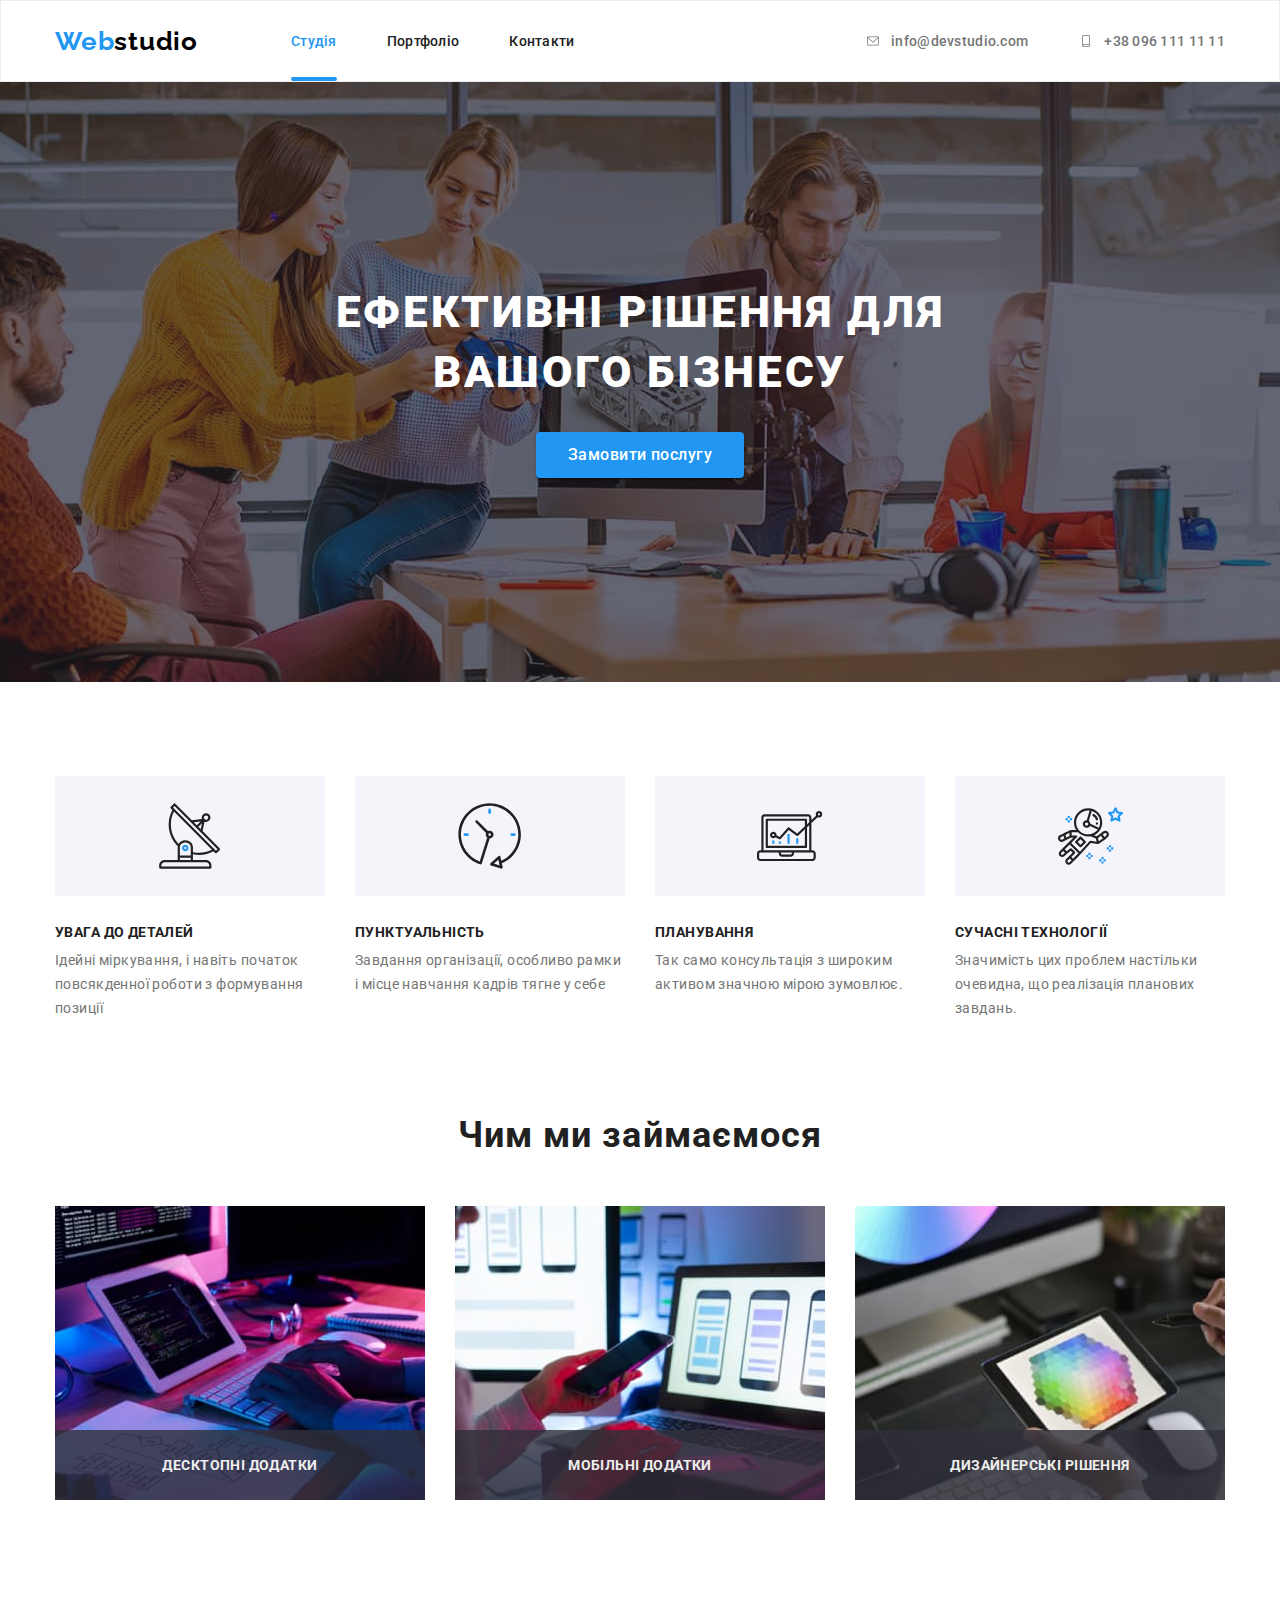
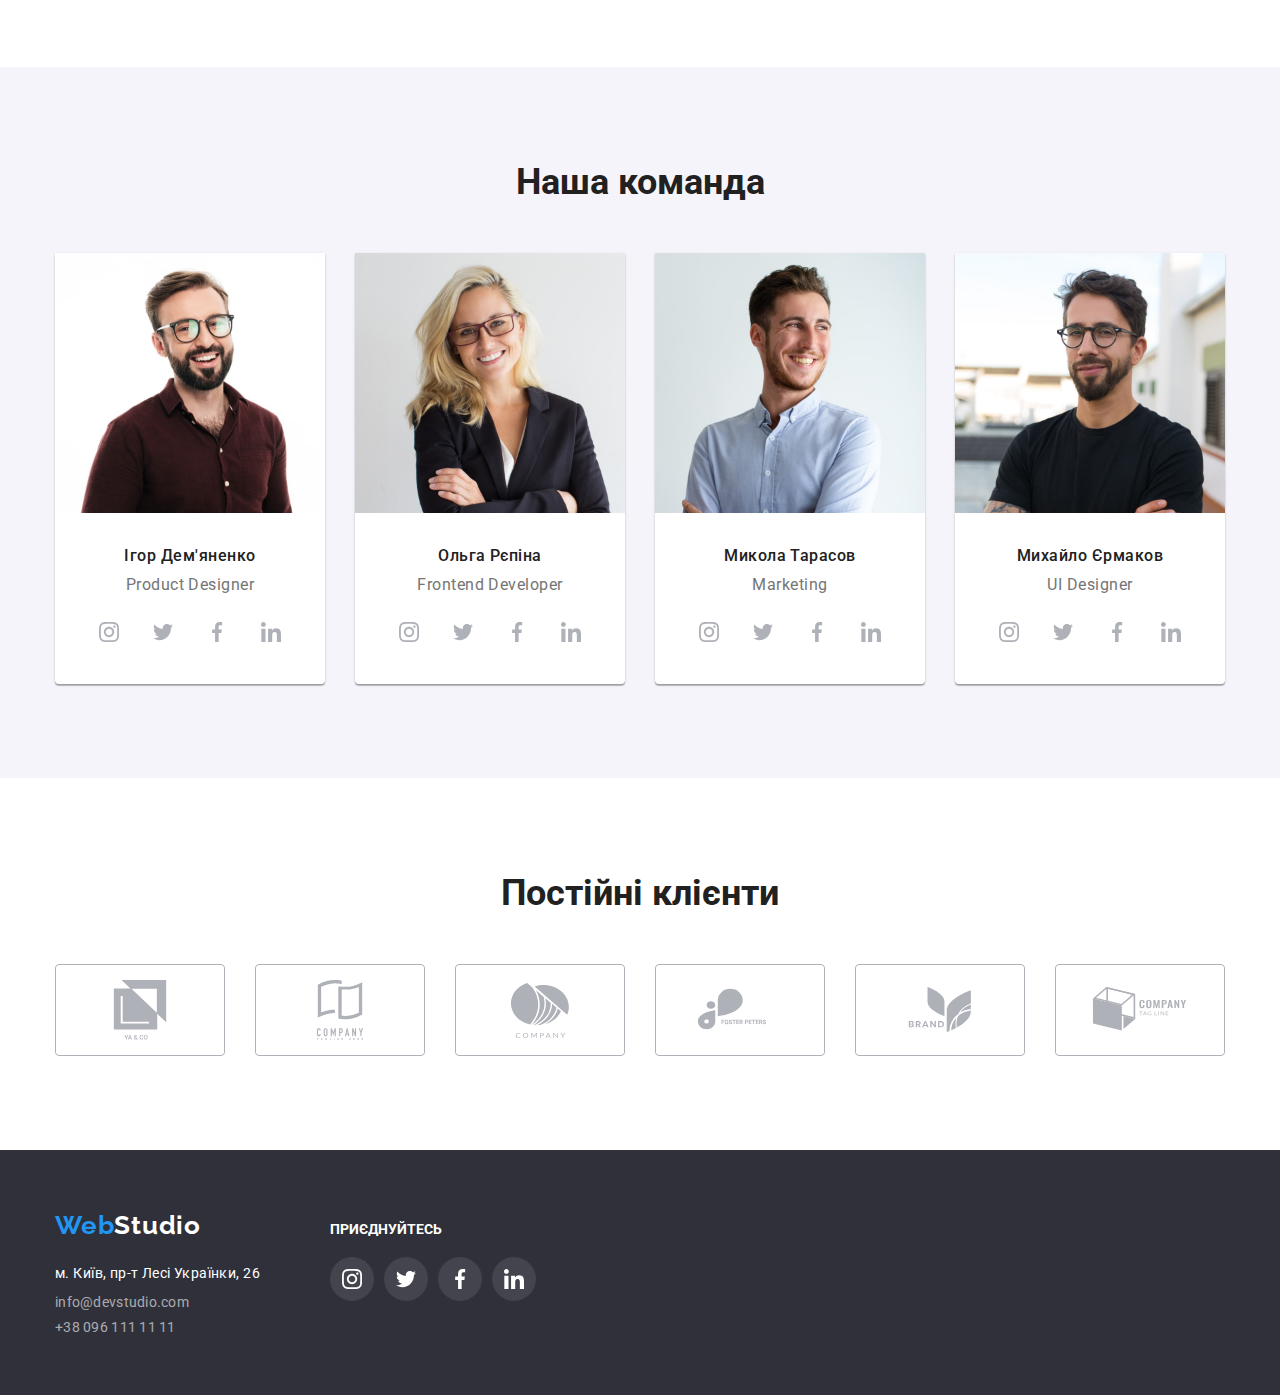
==== index.html @ 25601f97 "2" ====
<!DOCTYPE html>
<html lang="uk">
  <head>
    <meta charset="UTF-8" />
    <meta http-equiv="X-UA-Compatible" content="IE=edge" />
    <meta name="viewport" content="width=device-width, initial-scale=1.0" />
    <link rel="preconnect" href="https://fonts.googleapis.com" />
    <link rel="preconnect" href="https://fonts.gstatic.com" crossorigin />
    <link
      href="https://fonts.googleapis.com/css2?family=Raleway:wght@700&family=Roboto:wght@400;500;700;900&display=swap"
      rel="stylesheet"
    />
    <link
      rel="stylesheet"
      href="https://cdn.jsdelivr.net/npm/modern-normalize@1.1.0/modern-normalize.min.css"
    />
    <link rel="stylesheet" href="./css/styles.css" />
    <title>business studio</title>
  </head>
  <body>
    <header class="nav-header">
      <div class="container header-container">
         <nav class="nav">
        <a href="./index.html" class="logo-web link">
          <span class="accent">Web</span>studio</a
        >
        <ul class="nav-list list">
          <li class="">
            <a href="./index.html" class="nav-link  current studio link">Студія</a>
          </li>

          <li>
            <a href="./portfolio.html" class="nav-link ">Портфоліо</a>
          </li>

          <li>
            <a href="" class="nav-link telepfon">Контакти</a>
          </li>
        </ul>
      </nav>
      <div>
         <ul class="list  contact-list">
          <li>
            
            <a href="mailto:info@devstudio.com" class="contact-link mail"
              

              >  <svg class="header-icon-contact header-icon" width="16" height="12">
              <use href="./img/symbol-defs.svg#icon-env"></use>
            </svg>info@devstudio.com</a
            >
           
          </li>
          <li>
            
            <a href="tel:+380961111111" class="contact-link  number"
              > <svg class="header-icon-contact" width="16" height="12">
              <use href="./img/symbol-defs.svg#icon-smartp"></use>
            </svg> +38 096 111 11 11</a
            >

          </li>
        </ul>
      </div>
       </div>
     
    </header>
    <main>
      <section class="hero  section">
        <div class="container" >
           <h1 class="hero-title">Ефективні рішення для вашого бізнесу</h1>
        <button data-modal-open type="button" class="button-main">Замовити послугу</button>
      </div>

       
      </section>
      <section class="feature  section">
        <div class="container">
        
            <h2 class="visually-hidden">Наші переваги</h2>
            
              <ul class="feature-list list">

              
               <li class="list-prior">
                <div class="detal">
                  <svg class="detal-icon" width="65.32px" height="70px">
                    <use href="./img/symbol-defs.svg#icon-antenna">

                    </use>
                  </svg>

                </div>
            <h3 class="feature-title">УВАГА ДО ДЕТАЛЕЙ</h3>

            <p class="feature-advance">
              Ідейні міркування, і навіть початок повсякденної роботи з
              формування позиції
            </p>
          </li>
           <li>
            <div class="detal">
                  <svg class="detal-icon" width="65.32px" height="70px">
                    <use href="./img/symbol-defs.svg#icon-clock">

                    </use>
                  </svg>

                </div>
            <h3 class="feature-title">ПУНКТУАЛЬНІСТЬ</h3>

            <p class="feature-advance">
              Завдання організації, особливо рамки і місце навчання кадрів тягне
              у себе
            </p>
          </li>
          <li>
            <div class="detal">
                  <svg class="detal-icon" width="65.32px" height="70px">
                    <use href="./img/symbol-defs.svg#icon-diagram">

                    </use>
                  </svg>

                </div>
            <h3 class="feature-title">ПЛАНУВАННЯ</h3>

            <p class="feature-advance">
              Так само консультація з широким активом значною мірою зумовлює.
            </p>
          </li>
          <li>
            <div class="detal">
                  <svg class="detal-icon" width="65" height="70">
                    <use href="./img/symbol-defs.svg#icon-astronaut">

                    </use>
                  </svg>

                </div>
            <h3 class="feature-title">СУЧАСНІ ТЕХНОЛОГІЇ</h3>

            <p class="feature-advance">
              Значимість цих проблем настільки очевидна, що реалізація планових
              завдань.
            </p>
          </li>
        </ul>

        </div>
       
      </section>
      <section class="section">
        <div class="container">
           <h2 class="section-title">Чим ми займаємося</h2>

        <ul class="section-list list">
          
                  
            <li class="section-item">
          
           <img
              src="./img/about-img-11.jpeg"
              alt="чоловічі руки на клавіатурі"
              width="370"
              class="about-image"
            />
            <p class="title-lable box-dextop">
                Десктопні додатки
              </p>
            </li>


 
          <li class="section-item">
            <img
              src="./img/aboutimg-22.jpeg"
              alt="жіночі руки тримають мобільний телефон"
              width="370"
              class="about-image"
            />
            <p class="title-lable box-dextop">Мобільні додатки</p>
          </li>


          <li class="section-item">
            <img
              src="./img/about-img-33.jpeg"
              alt="жіночі руки тримають планшет"
              width="370"
              class="about-image"
            />
             <p class="title-lable box-dextop">Дизайнерські рішення</p>
          </li>
        </ul>

        </div>
       
      </section>

      <section class="team section">
        <div class="container">
          <h2 class="team-title">Наша команда</h2>
          
           <ul class="img-list  team-set list"> 
            <li class="team-list">
            <img
              class="team-image "
              src="./img/about-img-41.jpg"
              alt="Ігор Дем'яненко"
              width="270"
            />
            
               
            <div class="team-card">
               <h3 class="team-name designer-name">Ігор Дем'яненко</h3>
            <p class="team-profession prof-designer">Product Designer</p>
             <ul class="icon-list">
            <li class="icon-link-team">
              <a href="" class="soc-linc"> 
            
                <svg class="soc-icon" width="20" height="20">
              <use href="./img/symbol-defs.svg#icon-instagram">

              </use>
            </svg>
              </a>
        
          </li>
        
         <li class="icon-link-team">
              <a href="" class="soc-linc"> <svg class="soc-icon" width="20" height="20">
              <use href="./img/symbol-defs.svg#icon-twitter">

              </use>

            </svg>
           </a>
             
            
            </li>
            <li class="icon-link-team">
              <a href="" class="soc-linc"> <svg class="soc-icon" width="20" height="20">
              <use href="./img/symbol-defs.svg#icon-facebook">

              </use>

            </svg>
          </a>
              
            
        
            </li>
           <li class="icon-link-team">
            <a href="" class="soc-linc">  <svg class="soc-icon" width="20" height="20">
              <use href="./img/symbol-defs.svg#icon-linkedin">

              </use>

            </svg> 
          </a>
        
        
           </li>
          </ul>
  
  </div>

        
        
          <li  class="team-list">
            <img class="team-image" src="./img/about-img-71.jpg" alt="Ольга Рєпіна" width="270" />
           <div class="team-card">  
            <h3 class="team-name developer-name">Ольга Рєпіна</h3>
            <p class="team-profession prof-developer">Frontend Developer</p>
  
            <ul class="icon-list">
              <li class="icon-link-team">
                 <a href="" class="soc-linc"><svg class="soc-icon" width="20" height="20">
              <use href="./img/symbol-defs.svg#icon-instagram">

              </use>

            </svg>
          </a>
              

              </li>
              <li class="icon-link-team">
                 <a href="" class="soc-linc"><svg class="soc-icon" width="20" height="20">
              <use href="./img/symbol-defs.svg#icon-twitter"> </use>    
            </svg>
          </a>

              

            
          
            </li>
             <li class="icon-link-team">
               <a href="" class="soc-linc"> <svg class="soc-icon" width="20" height="20">
              <use href="./img/symbol-defs.svg#icon-facebook">

              </use>

            </svg>
          </a>
           
         
        
            </li>
             <li class="icon-link-team">
               <a href="" class="soc-linc">  <svg class="soc-icon" width="20" height="20">
              <use href="./img/symbol-defs.svg#icon-linkedin">

              </use>

            </svg>
          </a>
            
           </li>
          </ul>
        </div>
              

            <li  class="team-list">
            <img  class="team-image"
              src="./img/about-img-61.jpg"
              alt=" Микола Тарасов"
              width="270"
            />
            <div class="team-card">
               <h3 class="team-name marketing-name">Микола Тарасов</h3>
            <p class="team-profession prof-marketing">Marketing</p>
        
            <ul class="icon-list">
              <li>
                 <a href="" class="soc-linc"> <svg class="soc-icon" width="20" height="20">
              <use href="./img/symbol-defs.svg#icon-instagram">

              </use>

            </svg>
          </a>
             
            
       
              </li>
                </li>
              <li class="icon-link-team">
                 <a href="" class="soc-linc"> <svg class="soc-icon" width="20" height="20">
              <use href="./img/symbol-defs.svg#icon-twitter">

              </use>

            </svg>
          </a>

           
        
            </li>
             <li class="icon-link-team">
               <a href="" class="soc-linc"> <svg class="soc-icon" width="20" height="20">
              <use href="./img/symbol-defs.svg#icon-facebook">

              </use>

            </svg>
          </a>
             
         
        
            </li>
             <li class="icon-link-team">
               <a href="" class="soc-linc">  <svg class="soc-icon" width="20" height="20">
              <use href="./img/symbol-defs.svg#icon-linkedin">

              </use>

            </svg>
          </a>
           
         
        
           </li>
           </ul>
          
        
        



             <li  class="team-list">
            <img class="team-image"
              src="./img/about-img-51.jpg"
              alt="Михайло Єрмаков"
              width="270"
            />
            <div class="team-card">
               <h3 class="team-name ul-designer-name">Михайло Єрмаков</h3>
            <p class="team-profession prof-ul-designer">UI Designer</p>
        
            <ul class="icon-list">
              <li>
                  <a href="" class="soc-linc">  <svg class="soc-icon" width="20" height="20">
              <use href="./img/symbol-defs.svg#icon-instagram">

              </use>

            </svg>
          </a>
    
           
          
            </li>
              <li class="icon-link-team">
                  <a href="" class="soc-linc">  <svg class="soc-icon " width="20" height="20">
              <use href="./img/symbol-defs.svg#icon-twitter">

              </use>

            </svg>
          </a>
  
           
            </li>
             <li class="icon-link-team">
                <a href="" class="soc-linc">  <svg class="soc-icon" width="20" height="20">
              <use href="./img/symbol-defs.svg#icon-facebook">

              </use>

            </svg>
          </a>
          
            </li>
             <li class="icon-link-team">
                <a href="" class="soc-linc"><svg class="soc-icon" width="20" height="20">
              
              <use href="./img/symbol-defs.svg#icon-linkedin"> </use>
            </svg>
          </a>

          
           </li>

        </ul>
        </div>
             </section>

          <section class="section">
             <div class="container">
            <h2 class="client--title">Постійні клієнти </h2>
              <ul class="client-list list">
                <li class="client-item">
          
                    <a href="" class="client-box border-box">  <svg class="detal-icon" width="106" height="60">
                    <use href="./img/symbol-defs.svg#icon-kub">

                    </use>
                  </svg>
                </a>
                  

                </li>
                <li class="client-item">
      
                    <a href="" class="client-box border-box"><svg class="detal-icon" width="106" height="60">
                    <use href="./img/symbol-defs.svg#icon-kompani">

                    </use>
                  </svg>
                </a>
                  

                

                </li>
                <li class="client-item">
                  
                    <a href="" class="client-box border-box">  <svg class="detal-icon" width="106" height="60">
                    <use href="./img/symbol-defs.svg#icon-grib">

                    </use>
                  </svg>
                </a>
                

                </li>
                <li class="client-item">
        
                    <a href="" class="client-box border-box">   <svg class="detal-icon" width="106" height="60">
                    <use href="./img/symbol-defs.svg#icon-kaplya">

                    </use>
                  </svg>
                </a>
                 

                </li>
                <li class="client-item">
          
                    <a href="" class="client-box border-box"> <svg class="detal-icon" width="106" height="60">
                    <use href="./img/symbol-defs.svg#icon-icon-brend">

                    </use>
                  </svg>
</a>
                 

                </li>
                <li class="client-item">

                    <a href="" class="client-box border-box"> <svg class="detal-icon" width="106" height="60">
                    <use href="./img/symbol-defs.svg#icon-kub-kompani">

                    </use>
                  </svg>
</a>
                 
                </li>
                
              </ul>
        
          </div>

          </section>
        </main>


    <footer class="footer">
      <div class="container footer-container">
         
      <div class="footer-contact">

    
         <a href="./index.html" class="logo-web-footer  link"
        ><span class="accent">Web</span>Studio</a>

         <address class="contact-address">
          <ul class="list footer-list">
            <li class="footer-nav-address">
              <a href="./index.html" class="footer-contact-address-link link"
                >м. Київ, пр-т Лесі Українки, 26</a
              >
            </li>
            <li class="footer-nav-link">
              <a
                href="mailto:info@devstudio.com"
                class="footer-contact-link link"
                >info@devstudio.com</a
              >
            </li>
            <li class="footer-nav-tel">
              <a href="tel+380961111111" class="footer-contact-link link"
                >+38 096 111 11 11</a
              >
            </li>
          </ul>
        </address>
        </div>
          <div class="box-connect">
        <p class="footer-connect">
          приєднуйтесь
        </p>
  
        <ul class="footer-link-ikon">
          <li class="footer-list-icon">
            <a href="" class="footer-icon-soc">  <svg class="soc-icon-footer" width="20" height="20">
              <use href="./img/symbol-defs.svg#icon-instagram">

              </use>

            </svg>
          </a>
             
          
          
          </li>
           <li class="icon-link-team">
             <a href="" class="footer-icon-soc">   <svg class="soc-icon-footer" width="20" height="20">
              <use href="./img/symbol-defs.svg#icon-twitter">

              </use>

            </svg>
          </a>
    
           
      
            </li>
              <li class="icon-link-team">
                 <a href="" class="footer-icon-soc"> <svg class="soc-icon-footer" width="20" height="20">
              <use href="./img/symbol-defs.svg#icon-facebook">

              </use>

            </svg>
          </a>

            
            </li>
            <li class="icon-link-team">
               <a href="" class="footer-icon-soc"> <svg class="soc-icon-footer" width="20" height="20">
              <use href="./img/symbol-defs.svg#icon-linkedin">

              </use>

            </svg>
          </a>
        
           
           </li>
        </ul>
      </div>
   </div>
     
    </footer>
     <!--<div class="backdrop is-hidden" data-modal>-->
    <div class="backdrop is-hidden" data-modal> 
      <div class="modal">
 <button type="button" class="modal-btn" data-modal-close>
        <svg class="modal-svg" width="18" height="18">
          <use href="./img/symbol-defs.svg#icon-close-black-18dp">
        </svg>
      </button>
      <p class="modal-title">Залиште свої дані, ми вам передзвонимо</p>
      <form>
        <label>
          <span class="modal-lable-text">Ім'я</span>
          <input type="text" class="modal-input" name="user-name" required placeholder="Маша">
          <span class="modal-lable-text">Телефон</span>
          <input type="tel" class="modal-input" name="user-tel" required placeholder="+380 (50) 111-11-11">
          <span class="modal-lable-text">Пошта</span>
          <input type="mail" class="modal-input" name="user-mail" required placeholder="test@mail.com">
         
        
         
        </label>

        <div class="label-textarea">
          <label for="user-text" class="modal-lable-text">Коментар</label>
            <textarea name="user-text" id="user-text"  class="modal-comment" placeholder="Введіть текст" ></textarea>
         
        </div>
        <label>
        
          <input type="checkbox" name="yes" value="yes">
          <span class="contract">Погоджуюся з розсилкою та приймаю</span>
          <a href="" class="contract-link ">Умови договору</a>
        
        </label>
        <button type="submit" class="button-send">Відправити</button>

      </form>
    </div>
  </div>
  <script src="./js/modal.js"></script>
  </body>
</html>
---- css/styles.css ----
:root {
  --main-title-color: #212121;
  --second-title-color: #757575;
  --main-btn-color:#f5f4fa ;
  --second-btn-color:#2196F3;
--main-background-color: #f5f5f5;
  --second-background-color: #f5f4fa;
  --background-footer-color: #2f303a;
  --color-header:#FFFFFF;
  --color-container:#EEEEEE;
--color-logo:#000000;
--color-logo-footer:#FFFFFF;
--color-main-btn:#F5F5F5;
--color-btn-text:#212121;
--color-main-title:#FFFFFF;
--background-color-team:#F5F4FA;

}
/* /главная страница */

body {
  background-color:var(--color-header);
  font-family: Roboto;
  font-size: 14px;
  color: var(--main-title-color);
 
}

html {
	box-sizing: border-box;
}
*,
*::after,
*::before {
	box-sizing: inherit;
}

.list {
  list-style: none;
}
.link {
  text-decoration: none;
}
* {
  margin: 0;
  padding: 0;
  list-style: none;
  box-sizing: border-box;}



p, h1, h2, h3, h4, h5, h6 {
  margin: 0;
}
ul, ol {
  margin: 0;
  padding: 0;
}
.container {
width: 1200px;
padding-left: 15px;
padding-right: 15px;
margin: 0 auto;

}
.section {
  padding-top: 94px ;
  padding-bottom: 94px;
}
.header-container {
display: flex;
align-items: center;
}

.nav-header {
  border: 1px solid  #ECECEC;
}


.contact-list {
display: flex;
align-items: center;
gap: 50px;
}
.header-connect {
margin-left: auto;
}

.nav-link {
  color: var(--main-title-color);
font-weight: 500;
  letter-spacing: 0.02em;
  line-height: calc(16 / 14);
  text-decoration: none;
align-items: center;
display: flex;
 padding-bottom: 32px;
 padding-top: 32px;
 transition: color 250ms cubic-bezier(0.4, 0, 0.2, 1);
}

.nav {
  display: flex;
  margin-right: auto;
  align-items: center;
}
.nav-link:hover,
.nav-link:focus  {
  color:var(--second-btn-color);
  
}

.nav-link .studio:visited {
color: var(--second-btn-color);

}
.studio::after {
  content: "";
  background: var(--second-btn-color);
border-radius: 2px;
color: var(--second-btn-color);
position: absolute;
  width: 100%;
  height: 4px;
   left: 0;
bottom: 0;

}

.current {
  position: relative;
}
.nav-list {
  display: flex;
  gap: 50px;
  align-items: center;
}

.portfolio::before {
  content: "";
  height: 4px;
  width: 78px;
  border-radius: 2px;
  width: 78px;
  background-color: var(--second-btn-color);
  position: absolute;
  left: 0;
  bottom: 0;
}

.logo-web {
  color: var(--color-logo);
  font-family : Raleway;
line-height: calc( 31 / 26 );
letter-spacing: 0.03em;
font-weight: 700;
font-size: 26px;

margin-right: 93px;

}
.accent {
  color: var(--second-btn-color);
  }
  .header-icon-contact {
    fill: currentColor;
    margin-right: 10px;
   transition: color 250ms cubic-bezier(0.4, 0, 0.2, 1);
  }

.header-icon:hover {
   fill:var(--second-btn-color);
  
}
 
.contact-link {
  text-decoration: none;
font-weight: 500;
  line-height: calc( 16 / 14 );
  letter-spacing: 0.02em;
  color:var(--second-title-color);
  display: flex;
  align-items: center;
transition: color 250ms cubic-bezier(0.4, 0, 0.2, 1);
 }

 .contact-link:hover,
 .contact-link:focus  {
color:var(--second-btn-color);

}

.contact-link .number {
color:var( --second-title-color);
letter-spacing: 0.02em;
font-weight: 500;
 line-height: calc( 16 / 14 );

}

.hero-title {
  color:var(--color-header);
  font-weight: 900;
  line-height: calc( 60 / 44 );
  letter-spacing: 0.06em;
font-size: 44px;
text-transform: uppercase;
margin-bottom: 30px;
width: 696px;
 cursor: pointer;
  display: block;
  margin:  0  auto ;
  margin-left: auto;
  margin-right: auto;
}
.hero {
  background-color: var(--background-footer-color);
  text-align: center;
  padding: 200px 0;
  max-width: 1600px;
height: 600px;
margin: 0 auto;
background-image: linear-gradient(to right,rgba(47, 48, 58, 0.4),rgba(47, 48, 58, 0.4)),url("../img/work-4-1.jpg");
background-size: cover;
background-repeat: no-repeat;
background-position: center;
}


.button-main {
  font-family: Roboto;
  font-weight: 500;
  font-size: 16px ;
  line-height: calc(26 / 16);
   letter-spacing: 0.03em;
  background-color: var(--second-btn-color);
  color: var(--color-main-title);
  cursor: pointer;
padding-left: 32px;
padding-right: 32px;
padding-top: 10px;
padding-bottom: 10px;
border-radius: 4px;
border: none;
margin-top: 30px;
 transition: background-color 250ms cubic-bezier(0.4, 0, 0.2, 1);
  border-radius: 4px;
box-shadow: 0px 1px 3px rgba(0, 0, 0, 0.12), 0px 1px 1px rgba(0, 0, 0, 0.14), 0px 2px 1px rgba(0, 0, 0, 0.2);
background:var(--second-btn-color);
 transition: color 250ms cubic-bezier(0.4, 0, 0.2, 1),
 background-color 250ms cubic-bezier(0.4, 0, 0.2, 1);
 
}
.button-main:hover,
.button-main:focus  {
  color:var(--main-btn-color);
  background-color: var(--background-footer-color);

}

.button-main:active {
  color:var(--second-btn-color);
}
.backdrop {
    position: fixed;
    background-color: rgba(0, 0, 0, 0.2);
    top: 0;
    width: 100%;
    height: 100%;
    transition: opacity 300ms linear, visibility 300ms linear;
}

.modal {
    background: #FFFFFF;
    box-shadow: 0px 1px 3px rgba(0, 0, 0, 0.12), 0px 1px 1px rgba(0, 0, 0, 0.14), 0px 2px 1px rgba(0, 0, 0, 0.2);
    border-radius: 4px;
    width: 528px;
    height: 581px;
     position: absolute;
     top: 50%;
    left: 50%;
    transform: translate(-50%, -50%);
    padding: 40px;
}

.modal-btn {
    background: var(--white-color);
    border: 1px solid rgba(0, 0, 0, 0.1);
    width: 30px;
    height: 30px;
    border-radius: 50%;
    position: absolute;
    top: 8px;
    right: 8px;
    box-sizing: border-box;
    display: flex;
    align-items: center;
    justify-content: center;
     cursor: pointer;
}
.modal-title {
  font-weight: 700;
  font-size: 20px;
  letter-spacing: 0.03em;
  line-height: calc( 23 / 20 );
  text-align: center;
  margin-bottom: 20px;
}
.modal-input {
  width: 100%;
  height: 40px;
  border: 1px solid rgba(33, 33, 33, 0.2);
border-radius: 4px;
margin-bottom: 28px;

}
.modal-input::placeholder,
.modal-comment::placeholder
 {
  font-weight: 400;
  font-size: 12px;
  line-height: calc( 14 / 12 );
  line-height: 0.01em;
  color: rgba(117, 117, 117, 0.5);
}

 .modal-input-coment::placeholder {
  font-weight: 400;
  font-size: 12px;
  line-height: calc( 14 / 12 );
  line-height: 0.01em;
  color: rgba(117, 117, 117, 0.5);
}
.modal-lable-text {
  font-weight: 400;
  letter-spacing: 0.01em;
  color: #757575;
  line-height: calc( 14 / 12 );
}
.modal-comment {
  width: 100%;
  height: 120px;
  border: 1px solid rgba(33, 33, 33, 0.2);
  border-radius: 4px;
  margin-bottom: 28px;
  resize: none;
  padding: 12px 16px;
}
.label-textarea {

}
.contract {
  font-weight: 400;
  letter-spacing: 0.03em;
  font-size: 14px;
  line-height:calc( 24 / 14 );
  color: #757575;
}
.contract-link {
  color: #757575;
font-weight: 400px;
  letter-spacing: 0.03em;
  line-height: calc(24 / 14);
  text-decoration: none;
transition: color 250ms cubic-bezier(0.4, 0, 0.2, 1);

}

.contract-link:hover,
.contract-link:focus {
color: var(--second-btn-color);
}

.button-send {
  font-family: Roboto;
  font-weight: 200px;
  font-size: 16px ;
  line-height: calc( 30 / 16 );
   letter-spacing: 0.06em;
  background-color: var(--second-btn-color);
  color: var(--color-main-title);
  cursor: pointer;
padding-left: 52px;
padding-right: 52px;
padding-top: 10px;
padding-bottom: 10px;
border: none;
transition: background-color 250ms cubic-bezier(0.4, 0, 0.2, 1);
  border-radius: 4px;
  box-shadow: 0px 4px 4px rgba(0, 0, 0, 0.15);
background:var(--second-btn-color);
 transition: color 250ms cubic-bezier(0.4, 0, 0.2, 1),
 background-color 250ms cubic-bezier(0.4, 0, 0.2, 1);
 box-sizing: border-box;
 display: block;
  cursor: pointer;
  margin: 0 auto;

}
.button-send:hover,
.button-send:focus  {
  color:var(--main-btn-color);
  background-color: var(--background-footer-color);

}

.button-send:active {
  color:var(--second-btn-color);
}


.is-hidden {
    opacity: 0;
    visibility: hidden;
    pointer-events: none;
}

.detal {
  background: #F5F4FA;
border-radius: 4px;
Height: 120px;
display: flex;
align-items: center;
margin-bottom: 30px;
 align-items: center;
    justify-content: center;
}
.list-prior {
  width: 270px;
 }

.visually-hidden {
   position: absolute;
  white-space: nowrap;
  width: 1px;
  height: 1px;
  overflow: hidden;
  border: 0;
  padding: 0;
  clip: rect(0 0 0 0);
  clip-path: inset(50%);
  margin: -1px;
}



/* /feature style */

.feature {
  padding-bottom: 0;
}

.feature-title {
  color: var(--main-title-color);
line-height: calc(14 / 16);
  letter-spacing: 0.03em;
  font-size: 14px;
  margin-bottom: 10px;
  margin-top: 30px;
}
  

.feature-advance {
  color: var(--second-title-color);
  max-width: 270px;
 line-height: calc(24 / 14);
  letter-spacing: 0.03em;
 
 }

 .feature-list {
display: flex;
gap: 30px;

 }
 

/* /photo section about*/

.section-title {
font-size: 36px;
letter-spacing: 0.03em;
 line-height: calc( 42 / 36 );
text-align: center;
margin-bottom: 50px;
  
}
.section-list {
 display: flex;
 gap: 30px;
}

.box-dextop {
  width: 370px;
height: 70px;
background: rgba(47, 48, 58, 0.8);
display: flex;
bottom: 20%;
position: relative;

}
.title-lable {
  font-weight: 700;
  letter-spacing: 0.03em;
  line-height: calc( 16/ 14 );
  font-size: 14px;
   text-align: center;
   color: var(--color-container);
   justify-content: center;
  display: flex;
  align-items: center;
  text-transform: uppercase;
}

/* team */

.team {
   background-color:var(--background-color-team); 
}
.team-title {
font-size: 36px;
letter-spacing: 0,03;
 line-height: calc( 42 / 36 );
 text-align: center;
 margin-bottom: 50px;
 font-weight: 700;
}
.img-list {
  display: flex;
 gap: 30px;
 }
 
.team-name {
  font-weight: 500;
font-size: 16px;
letter-spacing: 0.03em;
 text-decoration: none;
 line-height:calc( 19 / 16 );
  text-align: center;
}

.team-profession {
  color: var(--second-title-color);
 font-size: 16px;
letter-spacing: 0.03em;
 line-height: calc( 19 / 16 );
  text-align: center;
  margin-top: 10px;
  margin-bottom: 16px;
 }
 .team-card {
  padding: 30px 0;
 }
 
 .team-list {
border-radius: 0px 0px 4px 4px;
background-color: var(--color-header);
width: calc((100% - 90px) / 4);
 box-shadow: 0px 1px 3px rgba(0, 0, 0, 0.12), 0px 1px 1px rgba(0, 0, 0, 0.14), 0px 2px 1px rgba(0, 0, 0, 0.2);
 }
 

.soc-icon {
  fill: currentColor;
 }
 


.soc-linc {
color: #AFB1B8;
border-radius: 50%;
Width: 100%;
Height: 100%;
display: flex;
align-items: center;
justify-content: center;
width: 44px;
  height: 44px;
transition: color 250ms cubic-bezier(0.4, 0, 0.2, 1),
  background-color 250ms cubic-bezier(0.4, 0, 0.2, 1);
}
.soc-linc:hover,
.soc-linc:focus {
background-color:var(--second-btn-color);
  color:var(--color-header);
  
}

  



.icon-list {
display: flex;
  justify-content: center;
  gap: 10px;
 align-items: center;
}


  

 /*постійні  кліенти*/ 



.client-list {
  display: flex;
gap: 30px;
  margin-top: 50px;
   justify-content: center; 
   align-items: center;
    text-align: center;
}


.client-box {
border: 1px solid #AFB1B8;
border-radius: 4px;
color: #AFB1B8;
 display: flex;
  align-items: center;
justify-content: center;
width: 170px;
 height: 92px;
 transition: color 250ms cubic-bezier(0.4, 0, 0.2, 1),
 
  border 250ms cubic-bezier(0.4, 0, 0.2, 1);
}
.detal-icon {
 fill: currentColor;
}

.client-box:hover,
 .client-box:focus{
  color:var(--second-btn-color);
  border: 1px solid var(--second-btn-color);
 }
 
  

  
   

.client--title {
  font-size: 36px;
letter-spacing: 0,03;
 line-height: calc( 42 / 36 );
 text-align: center;
 margin-bottom: 50px;
 font-weight: 700;
 display: block; 
 align-items: center;
 text-align: center;
 
}




 /* footer*/


.footer {
   background-color: var(--background-footer-color);
   padding-top: 60px;
   padding-bottom: 60px;}

   
.logo-web-footer {
  color: var(--color-logo-footer);
  font-family : Raleway;
line-height: calc( 31 / 26 );
letter-spacing: 0.03em;
font-weight: 700;
  font-size: 26px;
  margin-bottom: 20px;
  display: block;
}

.footer-contact-link {
  color: rgb(255, 255, 255, 0.6);
font-style: normal;
  letter-spacing: 0.02em;
  line-height: calc( 16 / 14 );
  text-decoration: none;
   display: block;
   transition: color cubic-bezier(0.4, 0, 0.2, 1);
   transition: background-color cubic-bezier(0.4, 0, 0.2, 1);
}

.footer-contact-link:hover,
.footer-contact-link:focus
{
   color:var(--second-btn-color);
}


.footer-contact-address-link {
color: var(--color-header);
letter-spacing: 0.03em;
 text-decoration: none;
 line-height: calc( 24 / 14 );
 font-style: normal;
 display: block;
 margin-right: 0;
  
}
.footer-list {
  display: flex;
  flex-direction: column;
  gap: 9px;
}



.footer-link-ikon {
  display: flex;
  gap: 10px;
   justify-content: center;
     align-items: center;
     
  }
  .footer-icon-soc {
      width: 100%;
    height: 100%;
 display: flex;
    align-items: center;
    justify-content: center;
    width: 44px;
    height: 44px;
    border-radius: 50%;
    background-color: #43444D;
    transition: 
    background-color 250ms cubic-bezier(0.4, 0, 0.2, 1);
  }
  .footer-icon-soc:hover,
  .footer-icon-soc:focus
  {
    background-color:var(--second-btn-color);

  }
  .soc-icon-footer {
  fill:#FFFFFF;
  transition: color 250ms cubic-bezier(0.4, 0, 0.2, 1),
  background-color 250ms cubic-bezier(0.4, 0, 0.2, 1);
}

  .soc-icon-footer:hover,
.soc-icon-footer:focus {
  background-color:var(--second-btn-color);
  color:var(--color-container);
  
}


.footer-list-ikon {
    background: rgba(255, 255, 255, 0.1);
  }

 
.footer-connect {
  font-size: 14px;
letter-spacing: 0,03;
 line-height: calc( 16 / 14 );
  text-transform: uppercase;
 margin-bottom: 20px;
 color:  #FFFFFF;
 font-weight: 700;
}
.footer-container {
  display: flex;
  align-items: baseline;
}

.footer-contact {margin-right: 70px;
}




/* second page */

.current {
  color: var(--second-btn-color);
}

/* filter */


.button {
  display: flex;
 gap: 8px;
 justify-content: center;
margin-bottom: 50px;
align-items: center;
}

.button-filter {
 font-family:inherit;
  font-size: 16px;
  line-height: calc( 26 / 16);
  letter-spacing: 0.03em;
 font-weight: 500;
  cursor: pointer;
  color: var(--color-btn-text);
background-color: var(--color-main-btn);
padding-left: 22px;
padding-right: 22px;
padding-top: 6px;
padding-bottom: 6px;
border-radius: 4px;
border: none;
 transition: color 250ms cubic-bezier(0.4, 0, 0.2, 1),
     background-color 250ms cubic-bezier(0.4, 0, 0.2, 1),
    box-shadow 250ms cubic-bezier(0.4, 0, 0.2, 1);
}



.button-filter:hover,
.button-filter:focus {
background-color: var(--second-btn-color);
  color: var(--main-btn-color);
   box-shadow: 0px 3px 1px rgba(0, 0, 0, 0.1), 0px 1px 2px rgba(0, 0, 0, 0.08), 0px 2px 2px rgba(0, 0, 0, 0.12);
}

.button-filter:active {
  color:var(--second-btn-color);}


/* project */

.portfolio-link {
   text-decoration: none;
  color:var(--second-title-color);
  font-size: 16px;
  line-height: 1.87;
 display: block;
transition: box-shadow 250ms cubic-bezier(0.4, 0, 0.2, 1);
transition: color 250ms cubic-bezier(0.4, 0, 0.2, 1);
}


.portfolio-link:hover,
.portfolio-link:focus {
 box-shadow: 0px 1px 1px rgba(0, 0, 0, 0.12),
    0px 4px 4px rgba(0, 0, 0, 0.06), 1px 4px 6px rgba(0, 0, 0, 0.16);
   color: var(--second-btn-color);
  }

.portfolio-link:hover .window-owerlay,
.portfolio-link:focus .window-owerlay {
  transform: translateY(0);
  
}

   
.project-container {
   background-color: var(--color-container);
   cursor: pointer;
  display: block;
    margin:  0  auto ; }

.project-item {
  width: calc((100% - 60px) /3);
}
.portfolio-link {
  position: relative;
  overflow: hidden;
}


.tehno-product{ 
  position: relative;
  overflow: hidden;
 
}




.window-owerlay {
   position: absolute;
  display: flex;
 align-items: center;
  padding-left: 24px;
  padding-right: 24px;
  top: 0;
  left: 0;
  height: 100%;
  font-weight: 400px;
  transform: translateY(100%);
font-size: 18px;
  line-height: 1.56;
  letter-spacing: 0.03em;
  color: var(--color-main-title);
  background-color: rgba(33, 150, 243, 0.9);
  transition: transform 250ms cubic-bezier(0.4, 0, 0.2, 1);}






 .project-list {
display: flex;
gap: 30px;
 flex-wrap: wrap;
}

.project-subtitle {
  line-height: calc( 36 / 18);
  letter-spacing: 0.06em;
  color: var(--main-title-color);
font-size: 18px;
margin-bottom: 4px;

}
.project-text {
  line-height: calc( 30 / 16 );
  letter-spacing: 0.03em;
  color: var(--second-title-color);
font-size: 16px;
margin-bottom: 20px;
margin-top: 4px;
}
.project-shadow {
   padding: 20px 24px;
    border-bottom: 1px solid #eeeeee;
  border-left: 1px solid #eeeeee;
  border-right: 1px solid #eeeeee;}
   




.link-footer {
  color:var(--colr-header);
  position: absolute;
  font-weight: 400;
  line-height: calc( 24 / 14 );
 letter-spacing: 0.03em;
 transition: color 250ms cubic-bezier(0.4, 0, 0.2, 1);
}
.link-footer:hover,
.link-footer:focus  {
  color:var(--second-btn-color);}
 



 
 
 .item h2 {
font-size: 18px;
}
.item p {
    margin: 0;
}
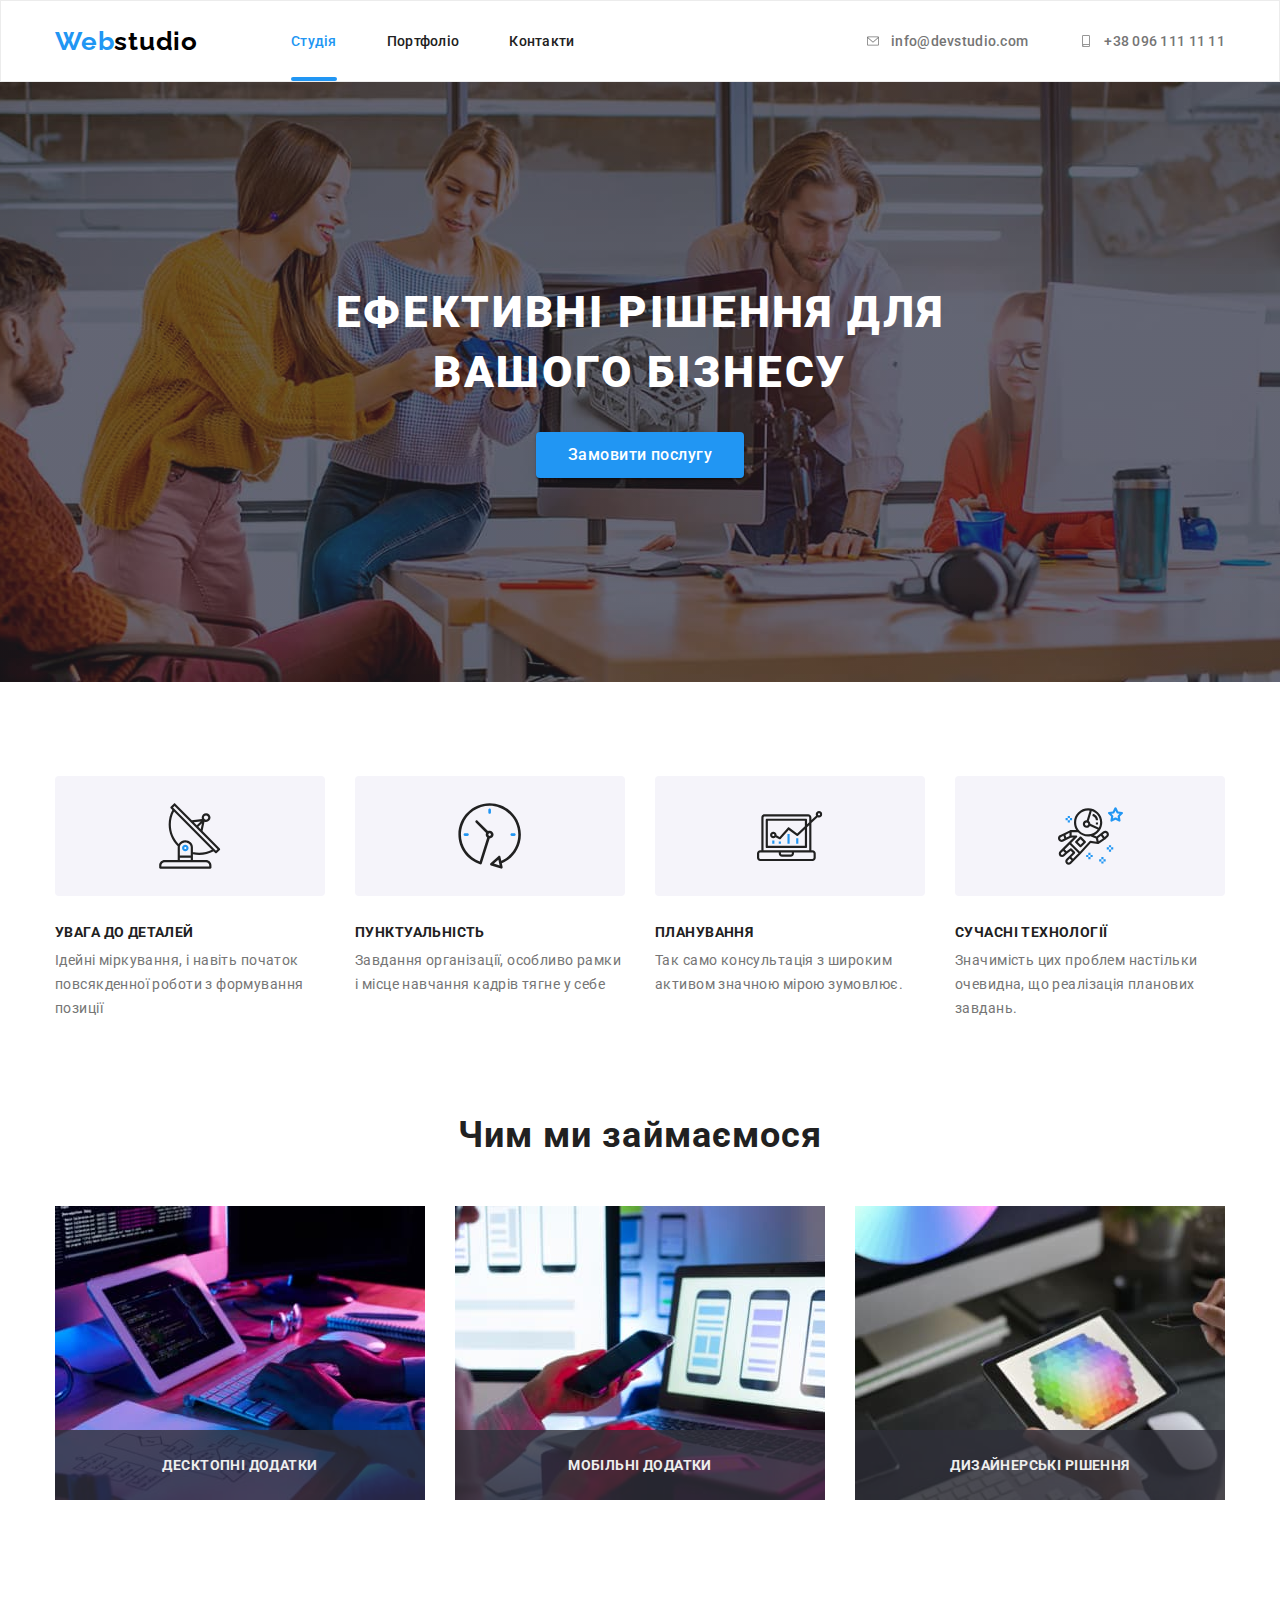
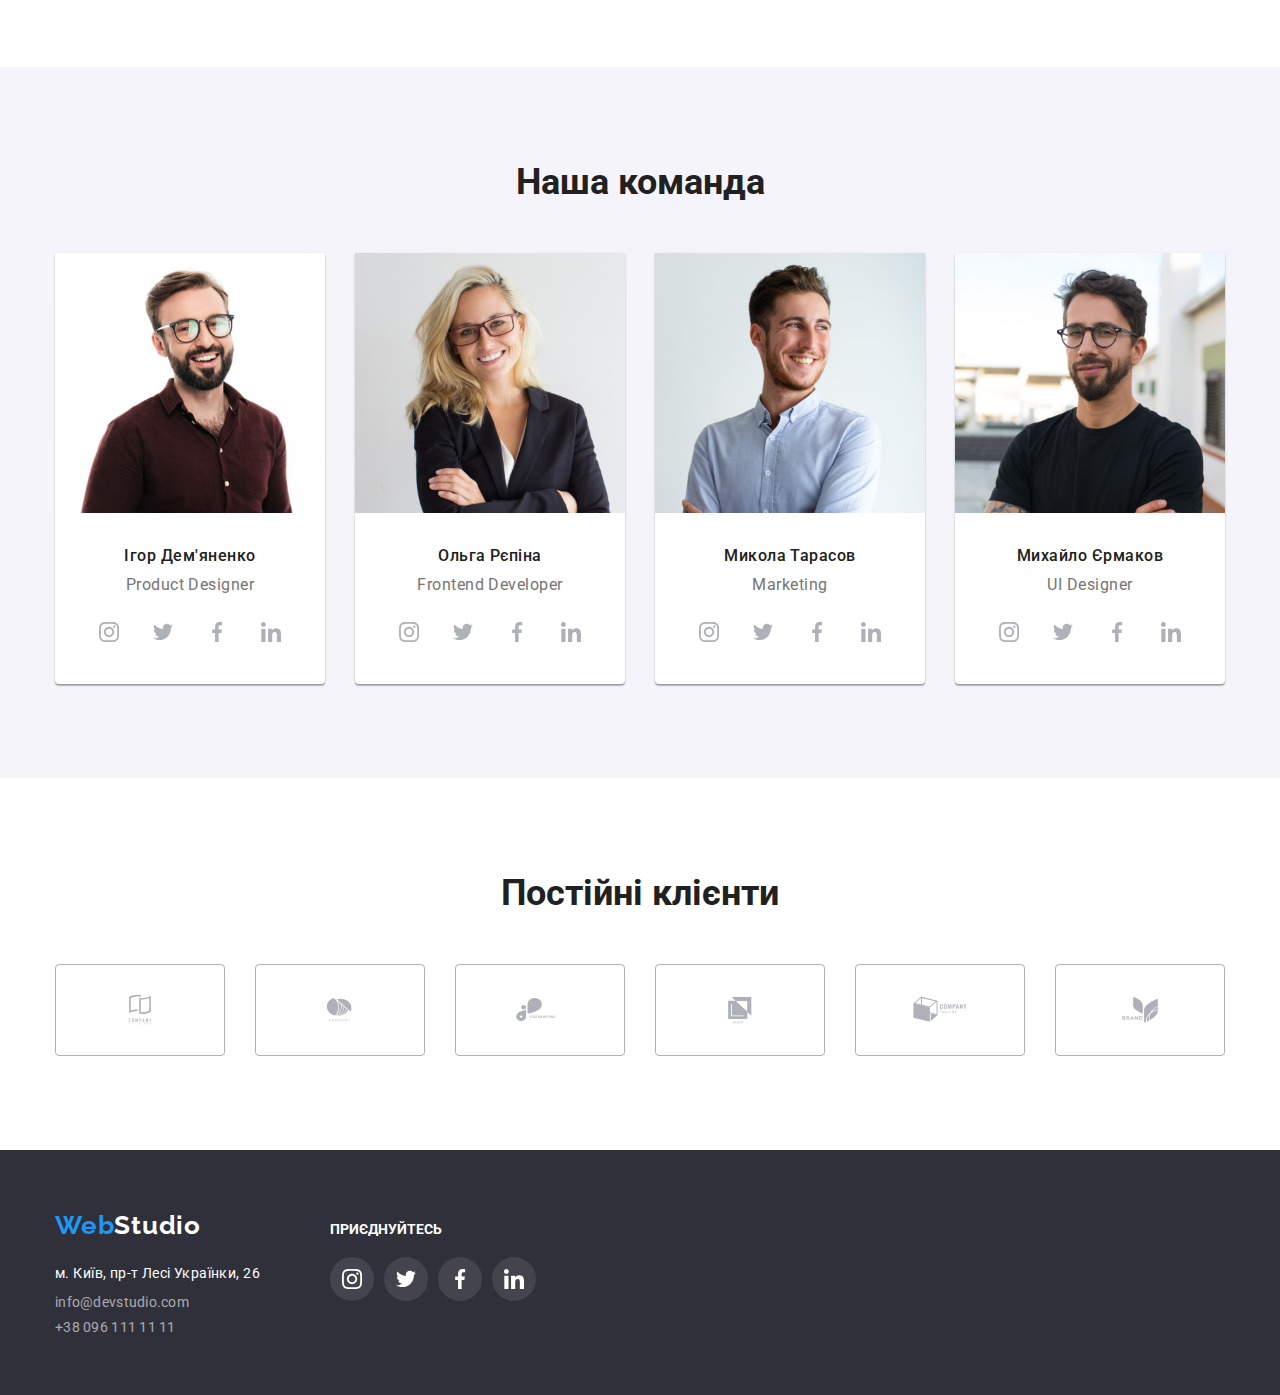
==== commit f4710b17: "3" ====
--- a/index.html
+++ b/index.html
@@ -46,7 +46,7 @@
               
 
               >  <svg class="header-icon-contact header-icon" width="16" height="12">
-              <use href="./img/symbol-defs.svg#icon-env"></use>
+              <use href="./img/symbol-defs.svg#icon-envelope-1"></use>
             </svg>info@devstudio.com</a
             >
            
@@ -55,7 +55,7 @@
             
             <a href="tel:+380961111111" class="contact-link  number"
               > <svg class="header-icon-contact" width="16" height="12">
-              <use href="./img/symbol-defs.svg#icon-smartp"></use>
+              <use href="./img/symbol-defs.svg#icon-smartphone-1"></use>
             </svg> +38 096 111 11 11</a
             >
 
@@ -85,7 +85,7 @@
                <li class="list-prior">
                 <div class="detal">
                   <svg class="detal-icon" width="65.32px" height="70px">
-                    <use href="./img/symbol-defs.svg#icon-antenna">
+                    <use href="./img/symbol-defs.svg#icon-antenna-1-1">
 
                     </use>
                   </svg>
@@ -101,7 +101,7 @@
            <li>
             <div class="detal">
                   <svg class="detal-icon" width="65.32px" height="70px">
-                    <use href="./img/symbol-defs.svg#icon-clock">
+                    <use href="./img/symbol-defs.svg#icon-clock-1-1">
 
                     </use>
                   </svg>
@@ -117,7 +117,7 @@
           <li>
             <div class="detal">
                   <svg class="detal-icon" width="65.32px" height="70px">
-                    <use href="./img/symbol-defs.svg#icon-diagram">
+                    <use href="./img/symbol-defs.svg#icon-diagram-1-1">
 
                     </use>
                   </svg>
@@ -132,7 +132,7 @@
           <li>
             <div class="detal">
                   <svg class="detal-icon" width="65" height="70">
-                    <use href="./img/symbol-defs.svg#icon-astronaut">
+                    <use href="./img/symbol-defs.svg#icon-astronaut-1-1">
 
                     </use>
                   </svg>
@@ -220,7 +220,7 @@
               <a href="" class="soc-linc"> 
             
                 <svg class="soc-icon" width="20" height="20">
-              <use href="./img/symbol-defs.svg#icon-instagram">
+              <use href="./img/symbol-defs.svg#icon-instagram-2-1">
 
               </use>
             </svg>
@@ -230,7 +230,7 @@
         
          <li class="icon-link-team">
               <a href="" class="soc-linc"> <svg class="soc-icon" width="20" height="20">
-              <use href="./img/symbol-defs.svg#icon-twitter">
+              <use href="./img/symbol-defs.svg#icon-twitter-1-1">
 
               </use>
 
@@ -241,7 +241,7 @@
             </li>
             <li class="icon-link-team">
               <a href="" class="soc-linc"> <svg class="soc-icon" width="20" height="20">
-              <use href="./img/symbol-defs.svg#icon-facebook">
+              <use href="./img/symbol-defs.svg#icon-facebook-1-1">
 
               </use>
 
@@ -253,7 +253,7 @@
             </li>
            <li class="icon-link-team">
             <a href="" class="soc-linc">  <svg class="soc-icon" width="20" height="20">
-              <use href="./img/symbol-defs.svg#icon-linkedin">
+              <use href="./img/symbol-defs.svg#icon-linkedin-1-1">
 
               </use>
 
@@ -277,7 +277,7 @@
             <ul class="icon-list">
               <li class="icon-link-team">
                  <a href="" class="soc-linc"><svg class="soc-icon" width="20" height="20">
-              <use href="./img/symbol-defs.svg#icon-instagram">
+              <use href="./img/symbol-defs.svg#icon-instagram-2-1">
 
               </use>
 
@@ -288,7 +288,7 @@
               </li>
               <li class="icon-link-team">
                  <a href="" class="soc-linc"><svg class="soc-icon" width="20" height="20">
-              <use href="./img/symbol-defs.svg#icon-twitter"> </use>    
+              <use href="./img/symbol-defs.svg#icon-twitter-1-1"> </use>    
             </svg>
           </a>
 
@@ -299,7 +299,7 @@
             </li>
              <li class="icon-link-team">
                <a href="" class="soc-linc"> <svg class="soc-icon" width="20" height="20">
-              <use href="./img/symbol-defs.svg#icon-facebook">
+              <use href="./img/symbol-defs.svg#icon-facebook-1-1">
 
               </use>
 
@@ -311,7 +311,7 @@
             </li>
              <li class="icon-link-team">
                <a href="" class="soc-linc">  <svg class="soc-icon" width="20" height="20">
-              <use href="./img/symbol-defs.svg#icon-linkedin">
+              <use href="./img/symbol-defs.svg#icon-linkedin-1-1">
 
               </use>
 
@@ -336,7 +336,7 @@
             <ul class="icon-list">
               <li>
                  <a href="" class="soc-linc"> <svg class="soc-icon" width="20" height="20">
-              <use href="./img/symbol-defs.svg#icon-instagram">
+              <use href="./img/symbol-defs.svg#icon-instagram-2-1">
 
               </use>
 
@@ -349,7 +349,7 @@
                 </li>
               <li class="icon-link-team">
                  <a href="" class="soc-linc"> <svg class="soc-icon" width="20" height="20">
-              <use href="./img/symbol-defs.svg#icon-twitter">
+              <use href="./img/symbol-defs.svg#icon-twitter-1-1">
 
               </use>
 
@@ -361,7 +361,7 @@
             </li>
              <li class="icon-link-team">
                <a href="" class="soc-linc"> <svg class="soc-icon" width="20" height="20">
-              <use href="./img/symbol-defs.svg#icon-facebook">
+              <use href="./img/symbol-defs.svg#icon-facebook-1-1">
 
               </use>
 
@@ -373,7 +373,7 @@
             </li>
              <li class="icon-link-team">
                <a href="" class="soc-linc">  <svg class="soc-icon" width="20" height="20">
-              <use href="./img/symbol-defs.svg#icon-linkedin">
+              <use href="./img/symbol-defs.svg#icon-linkedin-1-1">
 
               </use>
 
@@ -403,7 +403,7 @@
             <ul class="icon-list">
               <li>
                   <a href="" class="soc-linc">  <svg class="soc-icon" width="20" height="20">
-              <use href="./img/symbol-defs.svg#icon-instagram">
+              <use href="./img/symbol-defs.svg#icon-instagram-2-1">
 
               </use>
 
@@ -415,7 +415,7 @@
             </li>
               <li class="icon-link-team">
                   <a href="" class="soc-linc">  <svg class="soc-icon " width="20" height="20">
-              <use href="./img/symbol-defs.svg#icon-twitter">
+              <use href="./img/symbol-defs.svg#icon-twitter-1-1">
 
               </use>
 
@@ -426,7 +426,7 @@
             </li>
              <li class="icon-link-team">
                 <a href="" class="soc-linc">  <svg class="soc-icon" width="20" height="20">
-              <use href="./img/symbol-defs.svg#icon-facebook">
+              <use href="./img/symbol-defs.svg#icon-facebook-1-1">
 
               </use>
 
@@ -437,7 +437,7 @@
              <li class="icon-link-team">
                 <a href="" class="soc-linc"><svg class="soc-icon" width="20" height="20">
               
-              <use href="./img/symbol-defs.svg#icon-linkedin"> </use>
+              <use href="./img/symbol-defs.svg#icon-linkedin-1-1"> </use>
             </svg>
           </a>
 
@@ -455,7 +455,7 @@
                 <li class="client-item">
           
                     <a href="" class="client-box border-box">  <svg class="detal-icon" width="106" height="60">
-                    <use href="./img/symbol-defs.svg#icon-kub">
+                    <use href="./img/symbol-defs.svg#icon-Logo-1-1">
 
                     </use>
                   </svg>
@@ -466,7 +466,7 @@
                 <li class="client-item">
       
                     <a href="" class="client-box border-box"><svg class="detal-icon" width="106" height="60">
-                    <use href="./img/symbol-defs.svg#icon-kompani">
+                    <use href="./img/symbol-defs.svg#icon-Logo-2-1">
 
                     </use>
                   </svg>
@@ -479,7 +479,7 @@
                 <li class="client-item">
                   
                     <a href="" class="client-box border-box">  <svg class="detal-icon" width="106" height="60">
-                    <use href="./img/symbol-defs.svg#icon-grib">
+                    <use href="./img/symbol-defs.svg#icon-Logo-3-1">
 
                     </use>
                   </svg>
@@ -490,7 +490,7 @@
                 <li class="client-item">
         
                     <a href="" class="client-box border-box">   <svg class="detal-icon" width="106" height="60">
-                    <use href="./img/symbol-defs.svg#icon-kaplya">
+                    <use href="./img/symbol-defs.svg#icon-Logo-6">
 
                     </use>
                   </svg>
@@ -501,7 +501,7 @@
                 <li class="client-item">
           
                     <a href="" class="client-box border-box"> <svg class="detal-icon" width="106" height="60">
-                    <use href="./img/symbol-defs.svg#icon-icon-brend">
+                    <use href="./img/symbol-defs.svg#icon-Logo-5-1">
 
                     </use>
                   </svg>
@@ -512,7 +512,7 @@
                 <li class="client-item">
 
                     <a href="" class="client-box border-box"> <svg class="detal-icon" width="106" height="60">
-                    <use href="./img/symbol-defs.svg#icon-kub-kompani">
+                    <use href="./img/symbol-defs.svg#icon-Logo-4-1">
 
                     </use>
                   </svg>
@@ -567,7 +567,7 @@
         <ul class="footer-link-ikon">
           <li class="footer-list-icon">
             <a href="" class="footer-icon-soc">  <svg class="soc-icon-footer" width="20" height="20">
-              <use href="./img/symbol-defs.svg#icon-instagram">
+              <use href="./img/symbol-defs.svg#icon-instagram-2-1">
 
               </use>
 
@@ -579,7 +579,7 @@
           </li>
            <li class="icon-link-team">
              <a href="" class="footer-icon-soc">   <svg class="soc-icon-footer" width="20" height="20">
-              <use href="./img/symbol-defs.svg#icon-twitter">
+              <use href="./img/symbol-defs.svg#icon-twitter-1-1">
 
               </use>
 
@@ -591,7 +591,7 @@
             </li>
               <li class="icon-link-team">
                  <a href="" class="footer-icon-soc"> <svg class="soc-icon-footer" width="20" height="20">
-              <use href="./img/symbol-defs.svg#icon-facebook">
+              <use href="./img/symbol-defs.svg#icon-facebook-1-1">
 
               </use>
 
@@ -602,7 +602,7 @@
             </li>
             <li class="icon-link-team">
                <a href="" class="footer-icon-soc"> <svg class="soc-icon-footer" width="20" height="20">
-              <use href="./img/symbol-defs.svg#icon-linkedin">
+              <use href="./img/symbol-defs.svg#icon-linkedin-1-1">
 
               </use>
 
@@ -621,21 +621,31 @@
       <div class="modal">
  <button type="button" class="modal-btn" data-modal-close>
         <svg class="modal-svg" width="18" height="18">
-          <use href="./img/symbol-defs.svg#icon-close-black-18dp">
+          <use href="./img/symbol-defs.svg#icon-close-black-18dp-2-1-1">
         </svg>
       </button>
       <p class="modal-title">Залиште свої дані, ми вам передзвонимо</p>
       <form>
         <label>
           <span class="modal-lable-text">Ім'я</span>
+          <span class="input-wrap">
           <input type="text" class="modal-input" name="user-name" required placeholder="Маша">
+          <svg class="modal-input-icon" width="18" height="18">
+            <use href="./img/symbol-defs.svg#icon-person-black-18dp-1-1"></use>
+          </svg>
+         
           <span class="modal-lable-text">Телефон</span>
+          <span class="input-wrap"></span>
           <input type="tel" class="modal-input" name="user-tel" required placeholder="+380 (50) 111-11-11">
+          <svg class="modal-input-icon" width="18" height="18">
+            <use href="./img/symbol-defs.svg#icon-email-black-18dp-1-1"></use>
+          </svg>
           <span class="modal-lable-text">Пошта</span>
+          <span class="input-wrap"></span>
           <input type="mail" class="modal-input" name="user-mail" required placeholder="test@mail.com">
          
         
-         
+        </span>
         </label>
 
         <div class="label-textarea">
@@ -643,13 +653,13 @@
             <textarea name="user-text" id="user-text"  class="modal-comment" placeholder="Введіть текст" ></textarea>
          
         </div>
-        <label>
-        
-          <input type="checkbox" name="yes" value="yes">
+       
+         
+        
           <span class="contract">Погоджуюся з розсилкою та приймаю</span>
           <a href="" class="contract-link ">Умови договору</a>
         
-        </label>
+       
         <button type="submit" class="button-send">Відправити</button>
 
       </form>
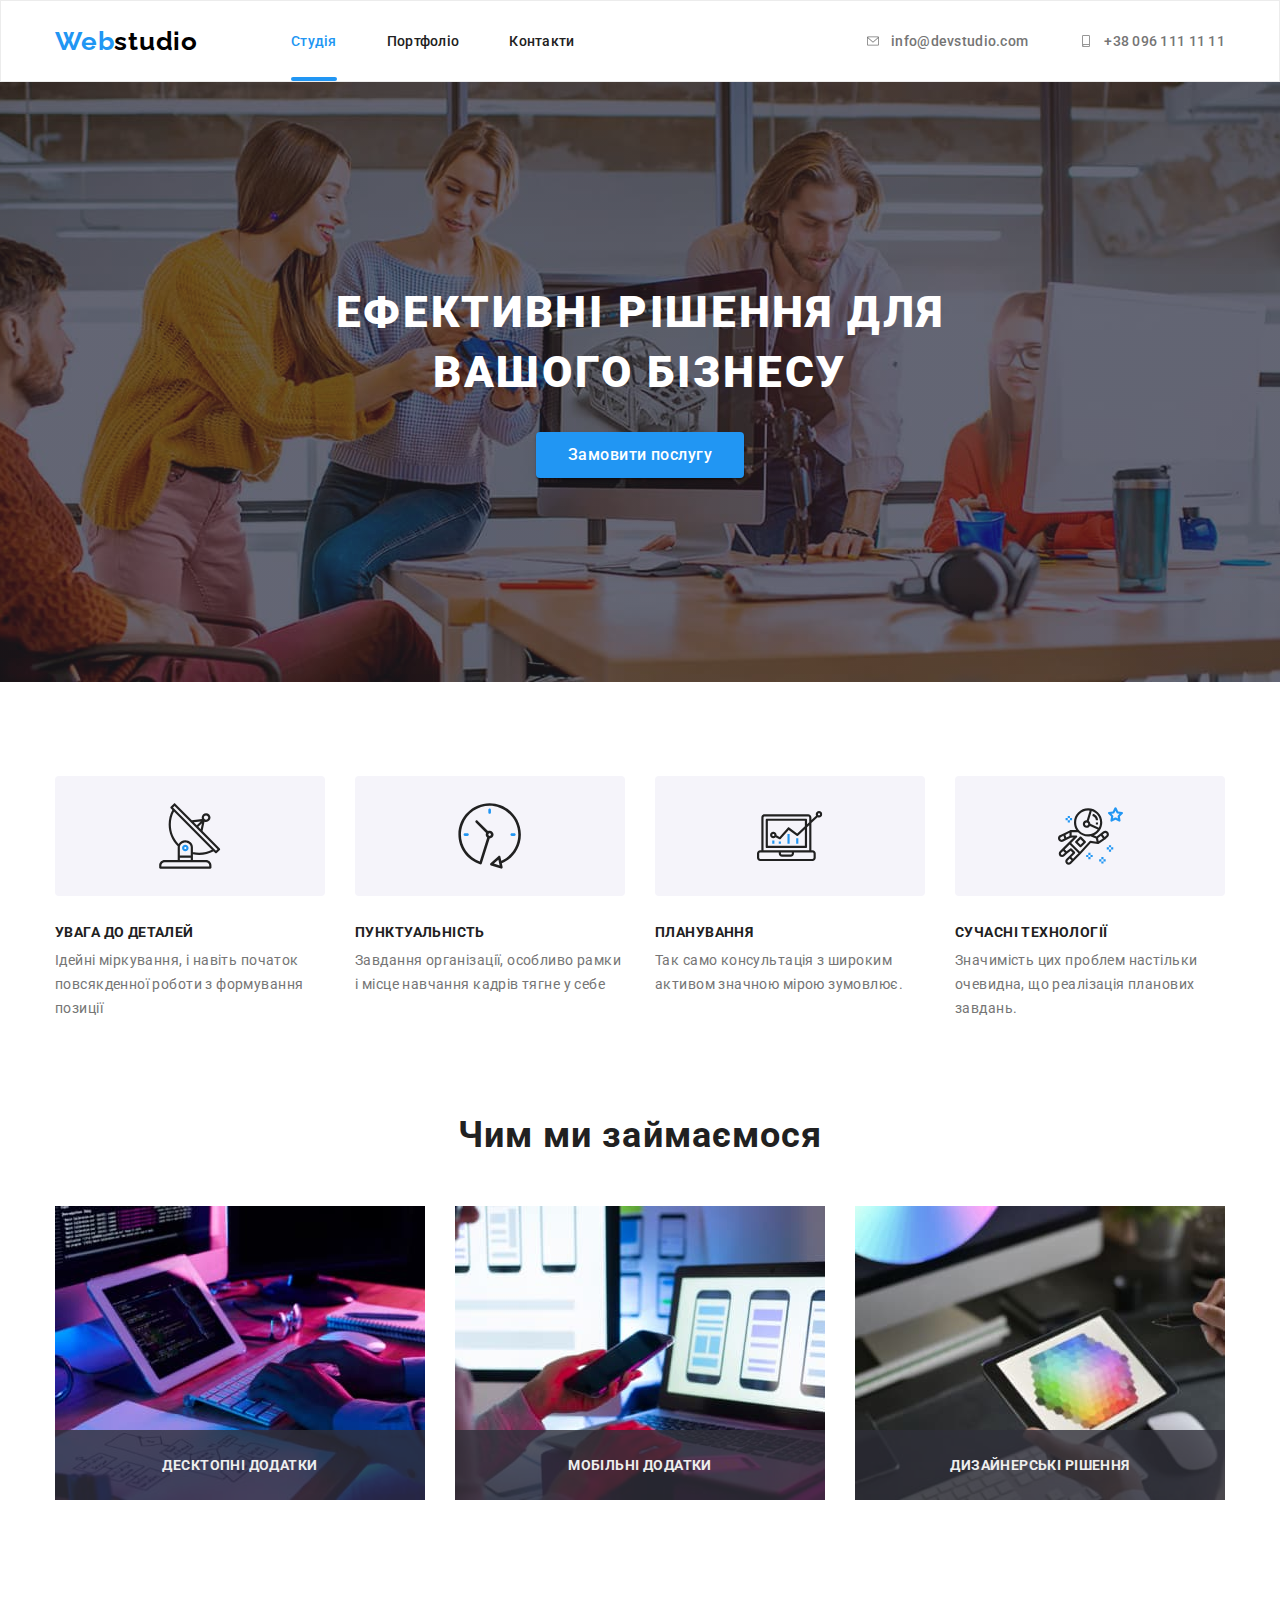
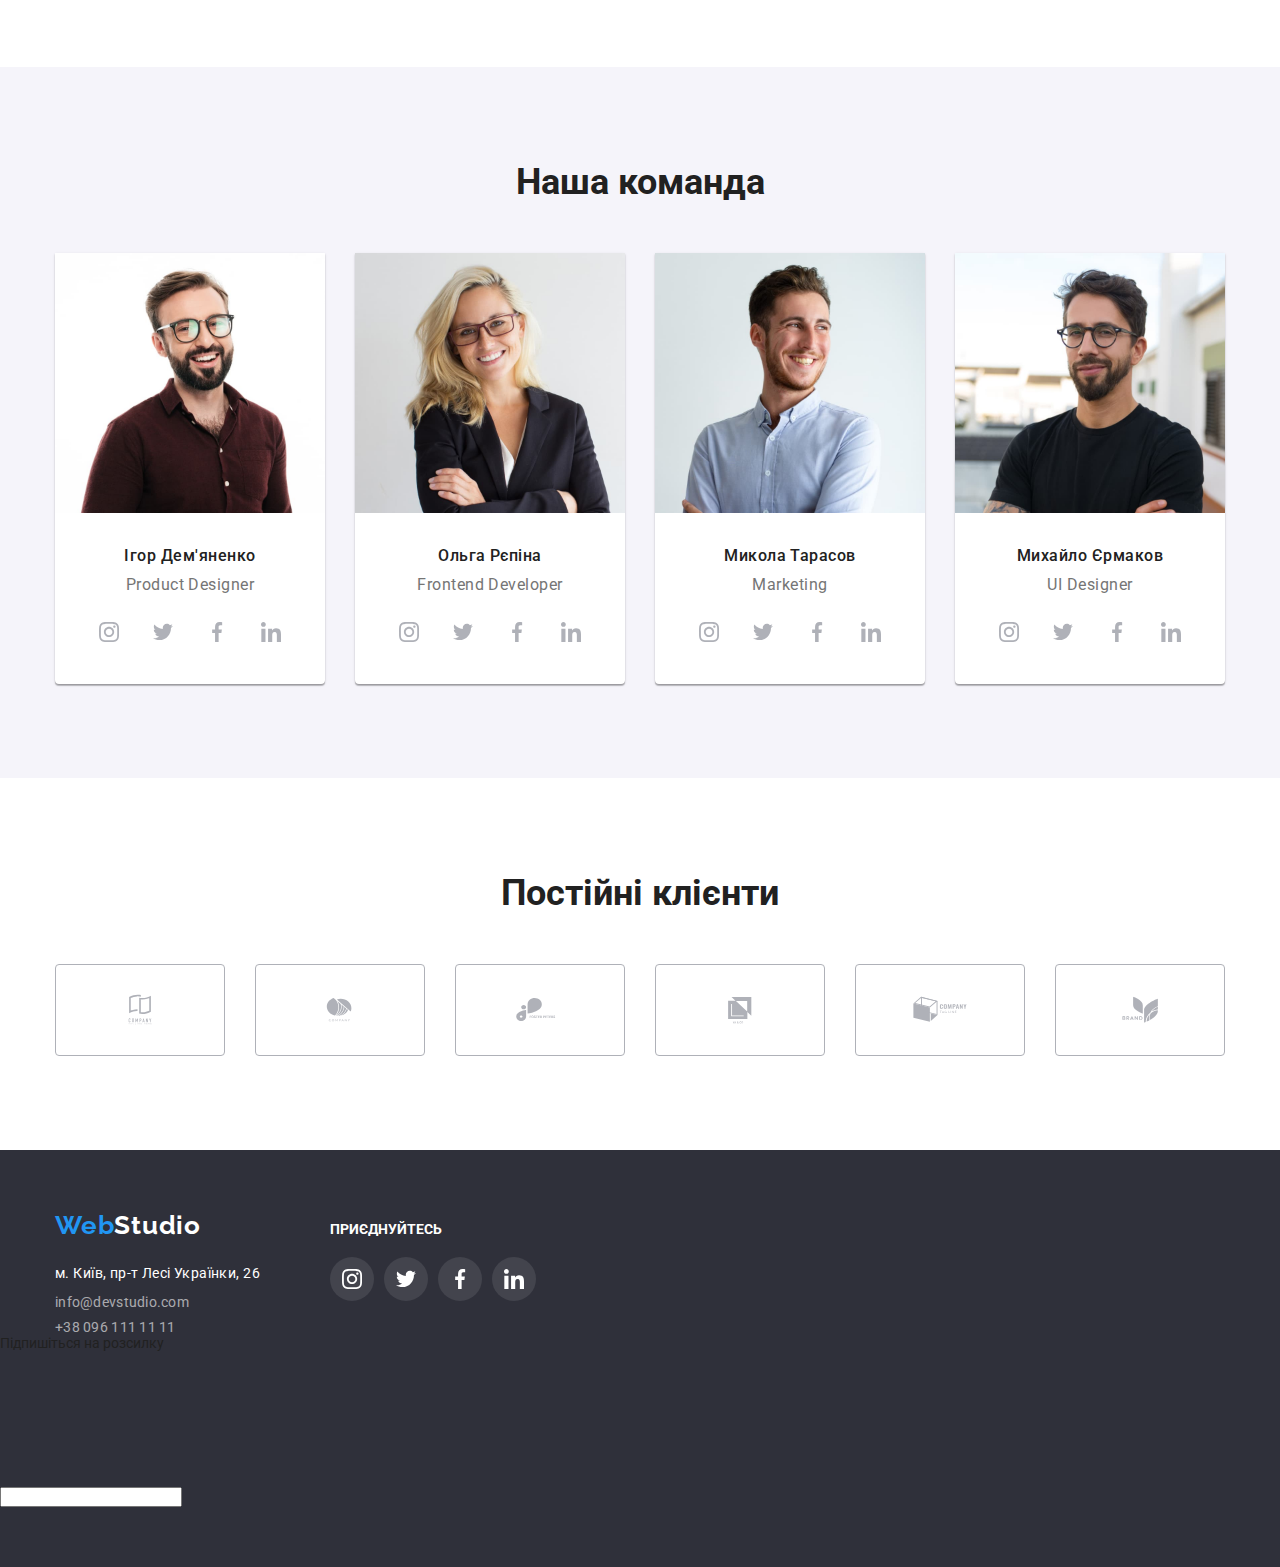
==== commit 6eb3568f: "3" ====
--- a/index.html
+++ b/index.html
@@ -608,12 +608,26 @@
 
             </svg>
           </a>
-        
+       
            
            </li>
         </ul>
       </div>
    </div>
+
+
+   <p class="ma=odal-footer">Підпишіться на розсилку</p>
+   <form>
+     <div class="modal-field-footer">
+       <label for="user-mail-footer"></label>
+       <div class="input-wrap-footer">
+        <input type="mail-footer" class="modal-input-footer" name="user-mail-footer" id="user-mail-footer">
+        <svg class="modal-input-icon-footer">
+          <use href=""></use>
+        </svg>
+       </div>
+     </div>
+   </form>
      
     </footer>
      <!--<div class="backdrop is-hidden" data-modal>-->
@@ -626,38 +640,67 @@
       </button>
       <p class="modal-title">Залиште свої дані, ми вам передзвонимо</p>
       <form>
-        <label>
-          <span class="modal-lable-text">Ім'я</span>
-          <span class="input-wrap">
-          <input type="text" class="modal-input" name="user-name" required placeholder="Маша">
+        <div class="modal-field">
+          <label for="user-name" class="modal-lable-text">Ім'я</label>
+         <div class="input-wrap">
+          <input type="name" class="modal-input" name="user-name" id="user-name" required placeholder="">
           <svg class="modal-input-icon" width="18" height="18">
             <use href="./img/symbol-defs.svg#icon-person-black-18dp-1-1"></use>
           </svg>
-         
-          <span class="modal-lable-text">Телефон</span>
-          <span class="input-wrap"></span>
-          <input type="tel" class="modal-input" name="user-tel" required placeholder="+380 (50) 111-11-11">
+         </div>
+          
+        </div>
+        <div class="modal-field">
+          <label for="user-tel" class="modal-lable-text">Телефон</label>
+        <div class="input-wrap">
+          <input type="tel" class="modal-input" name="user-tel" id="user-tel" required placeholder="">
           <svg class="modal-input-icon" width="18" height="18">
-            <use href="./img/symbol-defs.svg#icon-email-black-18dp-1-1"></use>
+            <use href="./img/symbol-defs.svg#icon-phone-black-18dp-1-1"></use>
           </svg>
-          <span class="modal-lable-text">Пошта</span>
-          <span class="input-wrap"></span>
-          <input type="mail" class="modal-input" name="user-mail" required placeholder="test@mail.com">
-         
-        
-        </span>
-        </label>
+        </div>
+       
+        </div>
+
+      
+       <div class="modal-field">
+        <label for="user-mail" class="modal-lable-text">Пошта</label>
+       
+        <div class="input-wrap">
+          <input type="mail" class="modal-input" name="user-mail" id="user-mail" required placeholder="">
+        <svg class="modal-input-icon" width="18" height="18">
+          <use href="./img/symbol-defs.svg#icon-email-black-18dp-1-1"></use>
+        </svg>
+        </div>
+    
+      
+       </div>
+        
+     
+     
 
         <div class="label-textarea">
           <label for="user-text" class="modal-lable-text">Коментар</label>
             <textarea name="user-text" id="user-text"  class="modal-comment" placeholder="Введіть текст" ></textarea>
          
         </div>
-       
+
+
+
+       <div class="modal-field">
          
-        
-          <span class="contract">Погоджуюся з розсилкою та приймаю</span>
-          <a href="" class="contract-link ">Умови договору</a>
+          <input type="checkbox" class="input-check visually-hidden" name="privasy" value="true" id="privasy">
+          <label for="privasy" class="check-text">
+            <span>
+              <svg class="check-icon" width="16" height="15">
+                <use href="./img/symbol-defs.svg#icon-Vector-2-1">
+
+                </use>
+              </svg>
+            </span>
+            Погоджуюся з розсилкою та приймаю Умови договору</label>
+          </div> 
+         
+        
         
        
         <button type="submit" class="button-send">Відправити</button>
--- a/css/styles.css
+++ b/css/styles.css
@@ -298,22 +298,48 @@
     justify-content: center;
      cursor: pointer;
 }
+.modal-field {
+  margin-bottom: 28px;
+}
 .modal-title {
   font-weight: 700;
   font-size: 20px;
   letter-spacing: 0.03em;
   line-height: calc( 23 / 20 );
   text-align: center;
-  margin-bottom: 20px;
-}
+ 
+}
+.input-wrap {
+  position: relative;
+}
+
 .modal-input {
   width: 100%;
   height: 40px;
   border: 1px solid rgba(33, 33, 33, 0.2);
+  color: #212121 20%;
 border-radius: 4px;
-margin-bottom: 28px;
-
-}
+padding-left: 25px;
+outline: transparent;
+}
+.modal-input:focus, 
+  .modal-input:hover {
+border: 1px solid var(--second-btn-color);
+  }
+  .modal-input:focus + .modal-input-icon {
+    fill: var(--second-btn-color);
+  }
+
+
+.modal-input-icon {
+position: absolute;
+top: 50%;
+transform: translateY(-50%);
+left: 5px;
+}
+
+
+
 .modal-input::placeholder,
 .modal-comment::placeholder
  {
@@ -337,6 +363,33 @@
   color: #757575;
   line-height: calc( 14 / 12 );
 }
+
+.check-text {
+  font-size: 14px;
+ color: #757575;
+  display: flex;
+ align-items: center;
+}
+
+.check-text span{
+ width: 16px;
+  height: 15px;
+  border: 2px solid var(--color-logo);
+  border-radius: 2px;
+ margin-right: 5px;
+ display: flex;
+ justify-content: center;
+ align-items: center;
+ fill: transparent;
+}
+.input-check:checked + .check-text span {
+  background-color: var(--second-btn-color);
+  border-color:transparent;
+  fill: #EEEEEE;
+}
+
+
+
 .modal-comment {
   width: 100%;
   height: 120px;
@@ -346,66 +399,23 @@
   resize: none;
   padding: 12px 16px;
 }
-.label-textarea {
-
-}
-.contract {
-  font-weight: 400;
-  letter-spacing: 0.03em;
-  font-size: 14px;
-  line-height:calc( 24 / 14 );
-  color: #757575;
-}
-.contract-link {
-  color: #757575;
-font-weight: 400px;
-  letter-spacing: 0.03em;
-  line-height: calc(24 / 14);
-  text-decoration: none;
-transition: color 250ms cubic-bezier(0.4, 0, 0.2, 1);
-
-}
-
-.contract-link:hover,
-.contract-link:focus {
-color: var(--second-btn-color);
-}
+
+
+
+
 
 .button-send {
-  font-family: Roboto;
-  font-weight: 200px;
-  font-size: 16px ;
-  line-height: calc( 30 / 16 );
-   letter-spacing: 0.06em;
-  background-color: var(--second-btn-color);
-  color: var(--color-main-title);
-  cursor: pointer;
-padding-left: 52px;
-padding-right: 52px;
-padding-top: 10px;
-padding-bottom: 10px;
-border: none;
-transition: background-color 250ms cubic-bezier(0.4, 0, 0.2, 1);
-  border-radius: 4px;
-  box-shadow: 0px 4px 4px rgba(0, 0, 0, 0.15);
-background:var(--second-btn-color);
- transition: color 250ms cubic-bezier(0.4, 0, 0.2, 1),
- background-color 250ms cubic-bezier(0.4, 0, 0.2, 1);
- box-sizing: border-box;
- display: block;
-  cursor: pointer;
-  margin: 0 auto;
+
 
 }
 .button-send:hover,
 .button-send:focus  {
-  color:var(--main-btn-color);
-  background-color: var(--background-footer-color);
+ 
 
 }
 
 .button-send:active {
-  color:var(--second-btn-color);
+ 
 }
 
 
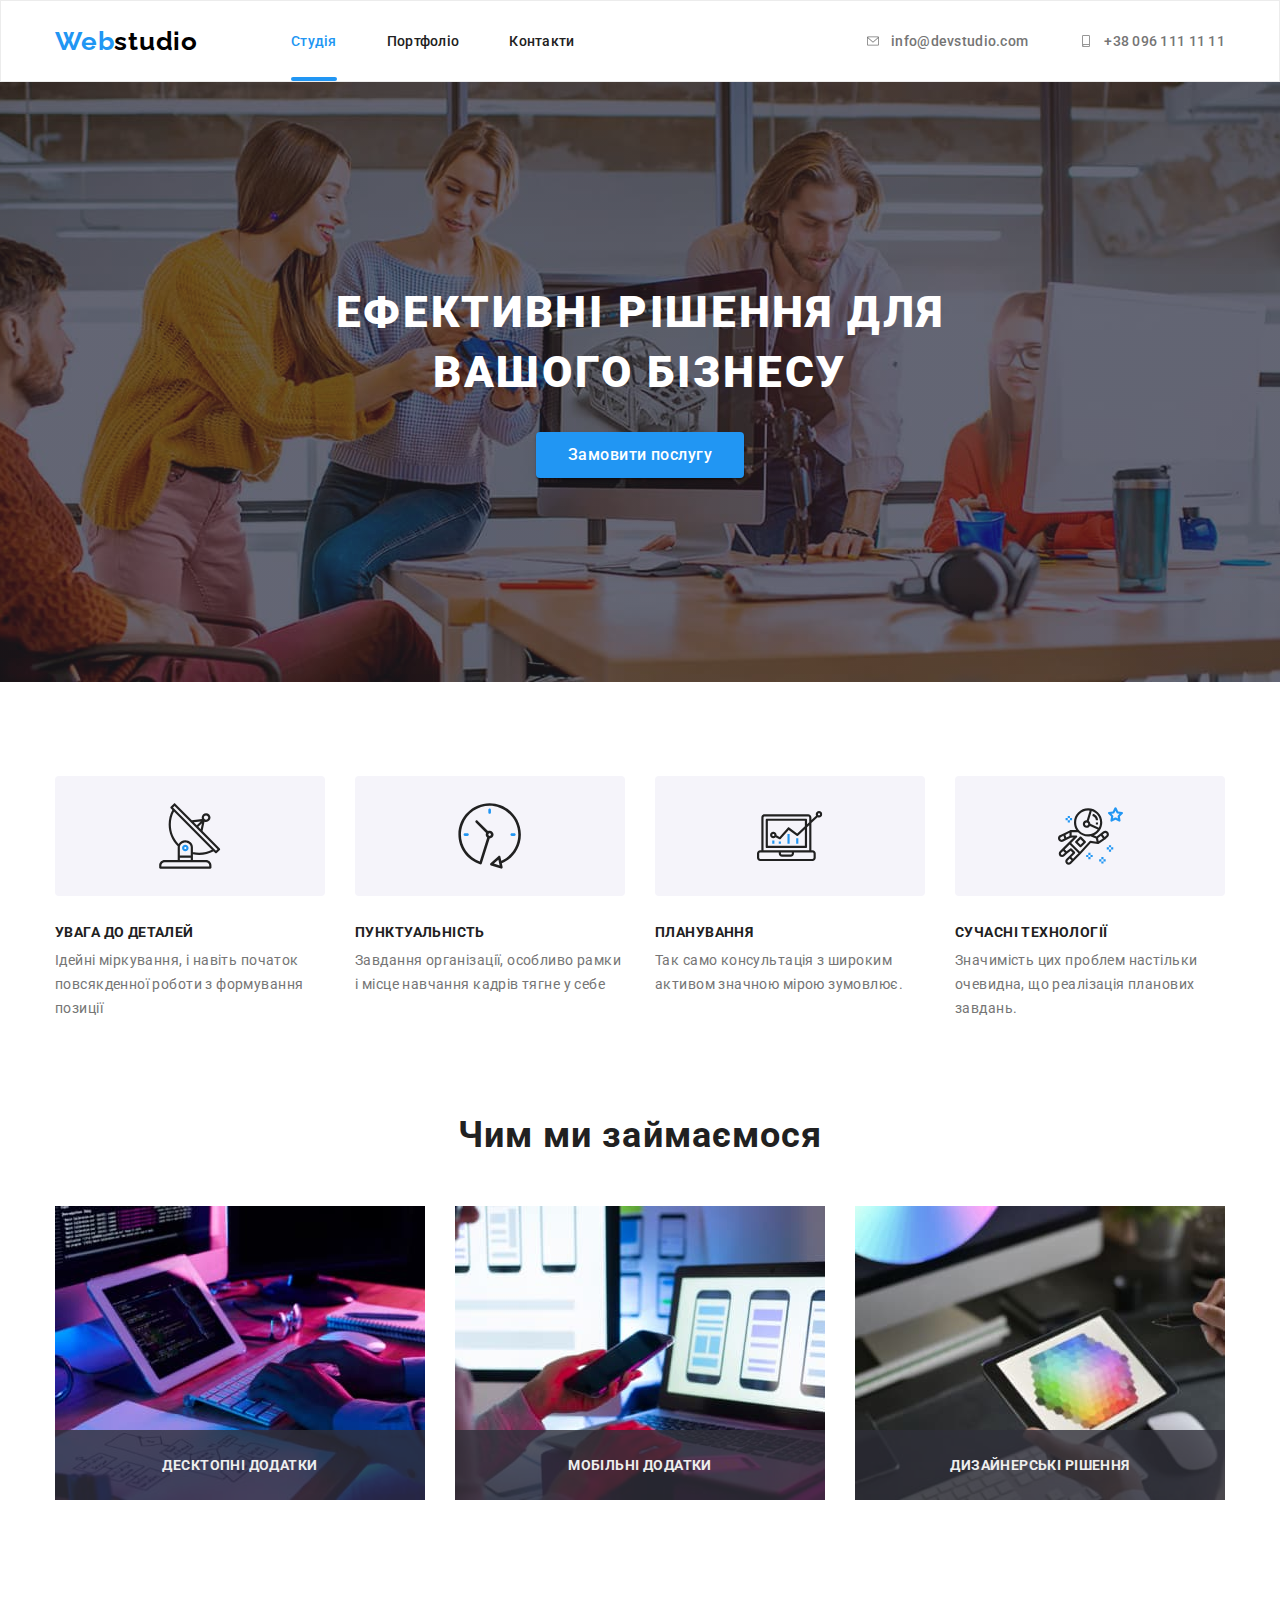
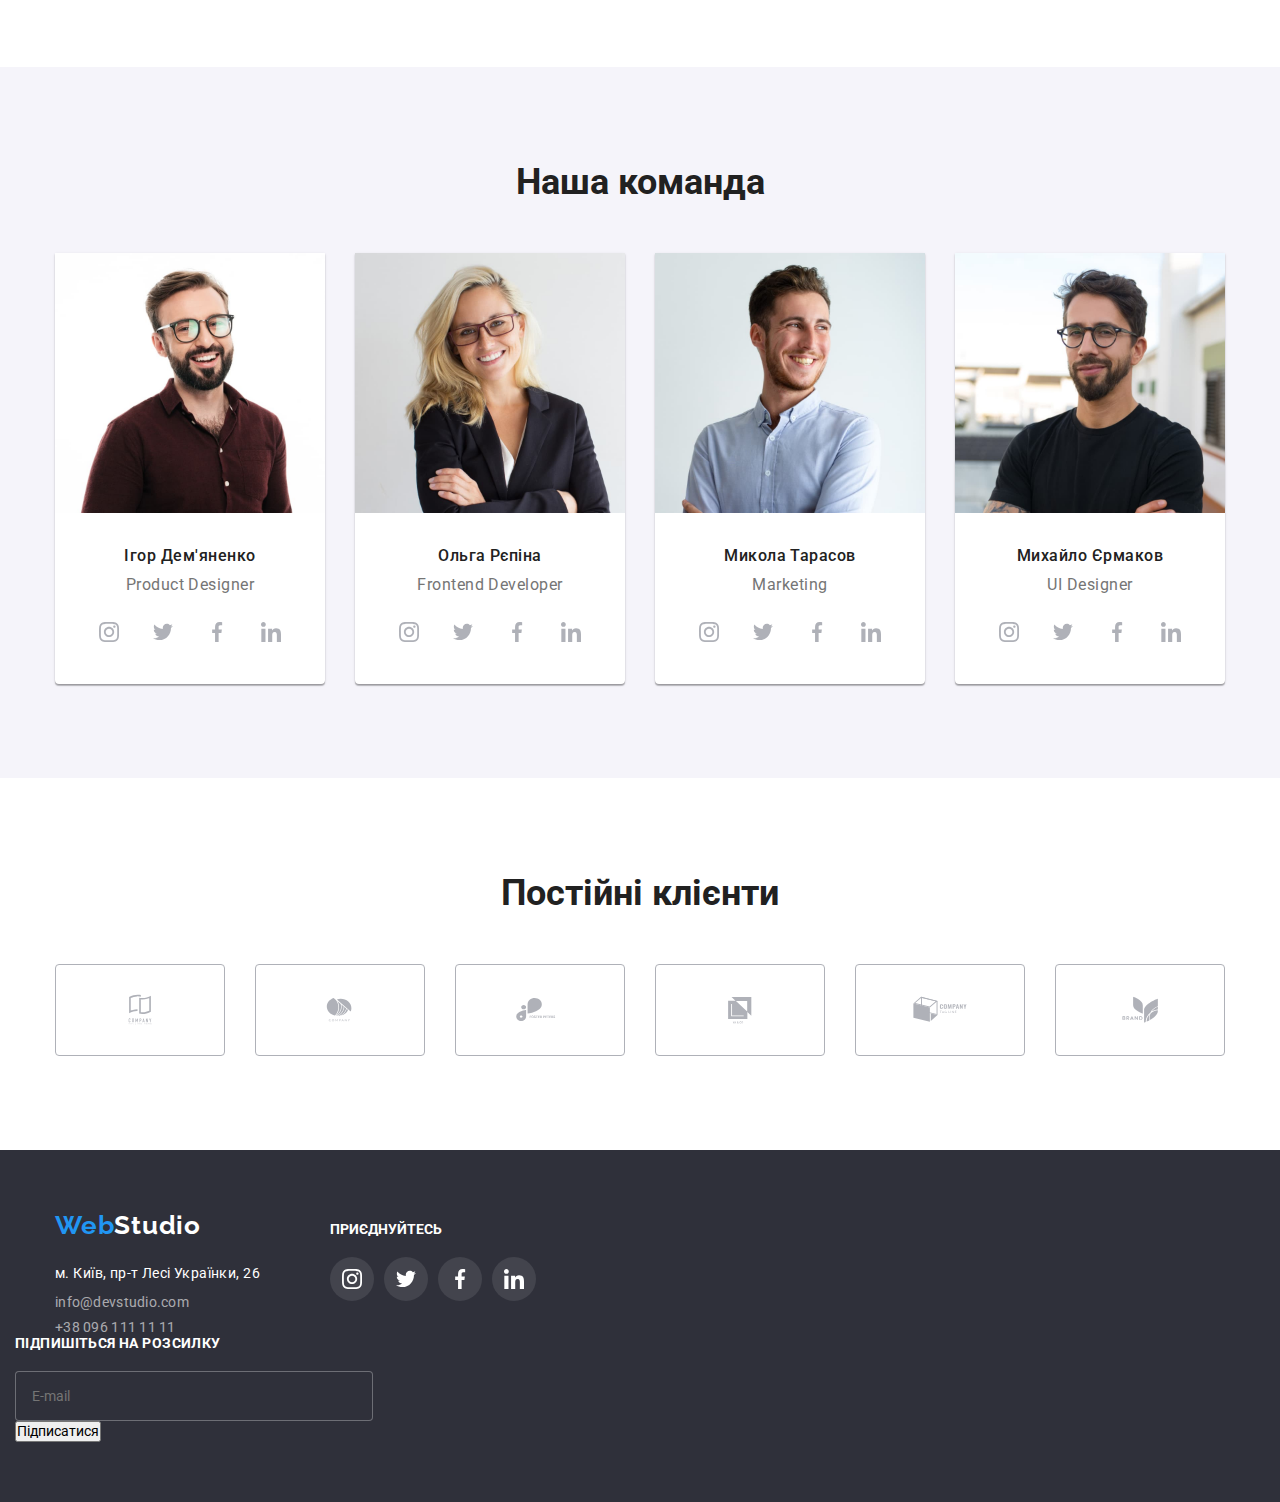
==== commit 3f1ca483: "5" ====
--- a/index.html
+++ b/index.html
@@ -615,20 +615,21 @@
       </div>
    </div>
 
-
-   <p class="ma=odal-footer">Підпишіться на розсилку</p>
+<div class="footer-mail-wind container">
+   <p class="modal-footer-text">Підпишіться на розсилку</p>
    <form>
      <div class="modal-field-footer">
        <label for="user-mail-footer"></label>
        <div class="input-wrap-footer">
-        <input type="mail-footer" class="modal-input-footer" name="user-mail-footer" id="user-mail-footer">
-        <svg class="modal-input-icon-footer">
-          <use href=""></use>
-        </svg>
+        <input type="mail-footer" class="modal-input-footer" name="user-mail-footer" id="user-mail-footer" placeholder="E-mail">
+       
        </div>
      </div>
+     <button type="submit" class="button-mail-footer">Підписатися</button>
    </form>
-     
+  
+   
+  </div>
     </footer>
      <!--<div class="backdrop is-hidden" data-modal>-->
     <div class="backdrop is-hidden" data-modal> 
@@ -643,7 +644,7 @@
         <div class="modal-field">
           <label for="user-name" class="modal-lable-text">Ім'я</label>
          <div class="input-wrap">
-          <input type="name" class="modal-input" name="user-name" id="user-name" required placeholder="">
+          <input type="name" class="modal-input" name="user-name" id="user-name" required placeholder=>
           <svg class="modal-input-icon" width="18" height="18">
             <use href="./img/symbol-defs.svg#icon-person-black-18dp-1-1"></use>
           </svg>
@@ -680,7 +681,7 @@
 
         <div class="label-textarea">
           <label for="user-text" class="modal-lable-text">Коментар</label>
-            <textarea name="user-text" id="user-text"  class="modal-comment" placeholder="Введіть текст" ></textarea>
+            <textarea name="user-text" id="user-text"  class="modal-comment" placeholder="Введіть текст"></textarea>
          
         </div>
 
--- a/css/styles.css
+++ b/css/styles.css
@@ -404,6 +404,9 @@
 
 
 
+
+
+
 .button-send {
 
 
@@ -786,6 +789,54 @@
 .footer-contact {margin-right: 70px;
 }
 
+.modal-footer-text {
+  font-weight: 700;
+font-size: 14px;
+letter-spacing: 0.03em;
+line-height:calc( 16 /14 );
+text-transform: uppercase;
+color: var(--color-logo-footer);
+display: block;
+margin-bottom: 20px;
+justify-content: center;
+align-items: center;
+}
+
+.modal-input-footer {
+  width: 358px;
+  height: 50px;
+  border: 1px solid rgba(255, 255, 255, 0.3);
+  border-radius: 4px;
+  background-color:  #2F303A;
+  resize: none;
+  padding: 15px 16px;
+  
+}
+
+.footer-mail-wind {
+margin-right: 93px;
+justify-content: center;
+align-items: center;
+
+}
+  
+
+ 
+
+
+
+
+
+
+
+
+
+
+
+
+
+
+
 
 
 
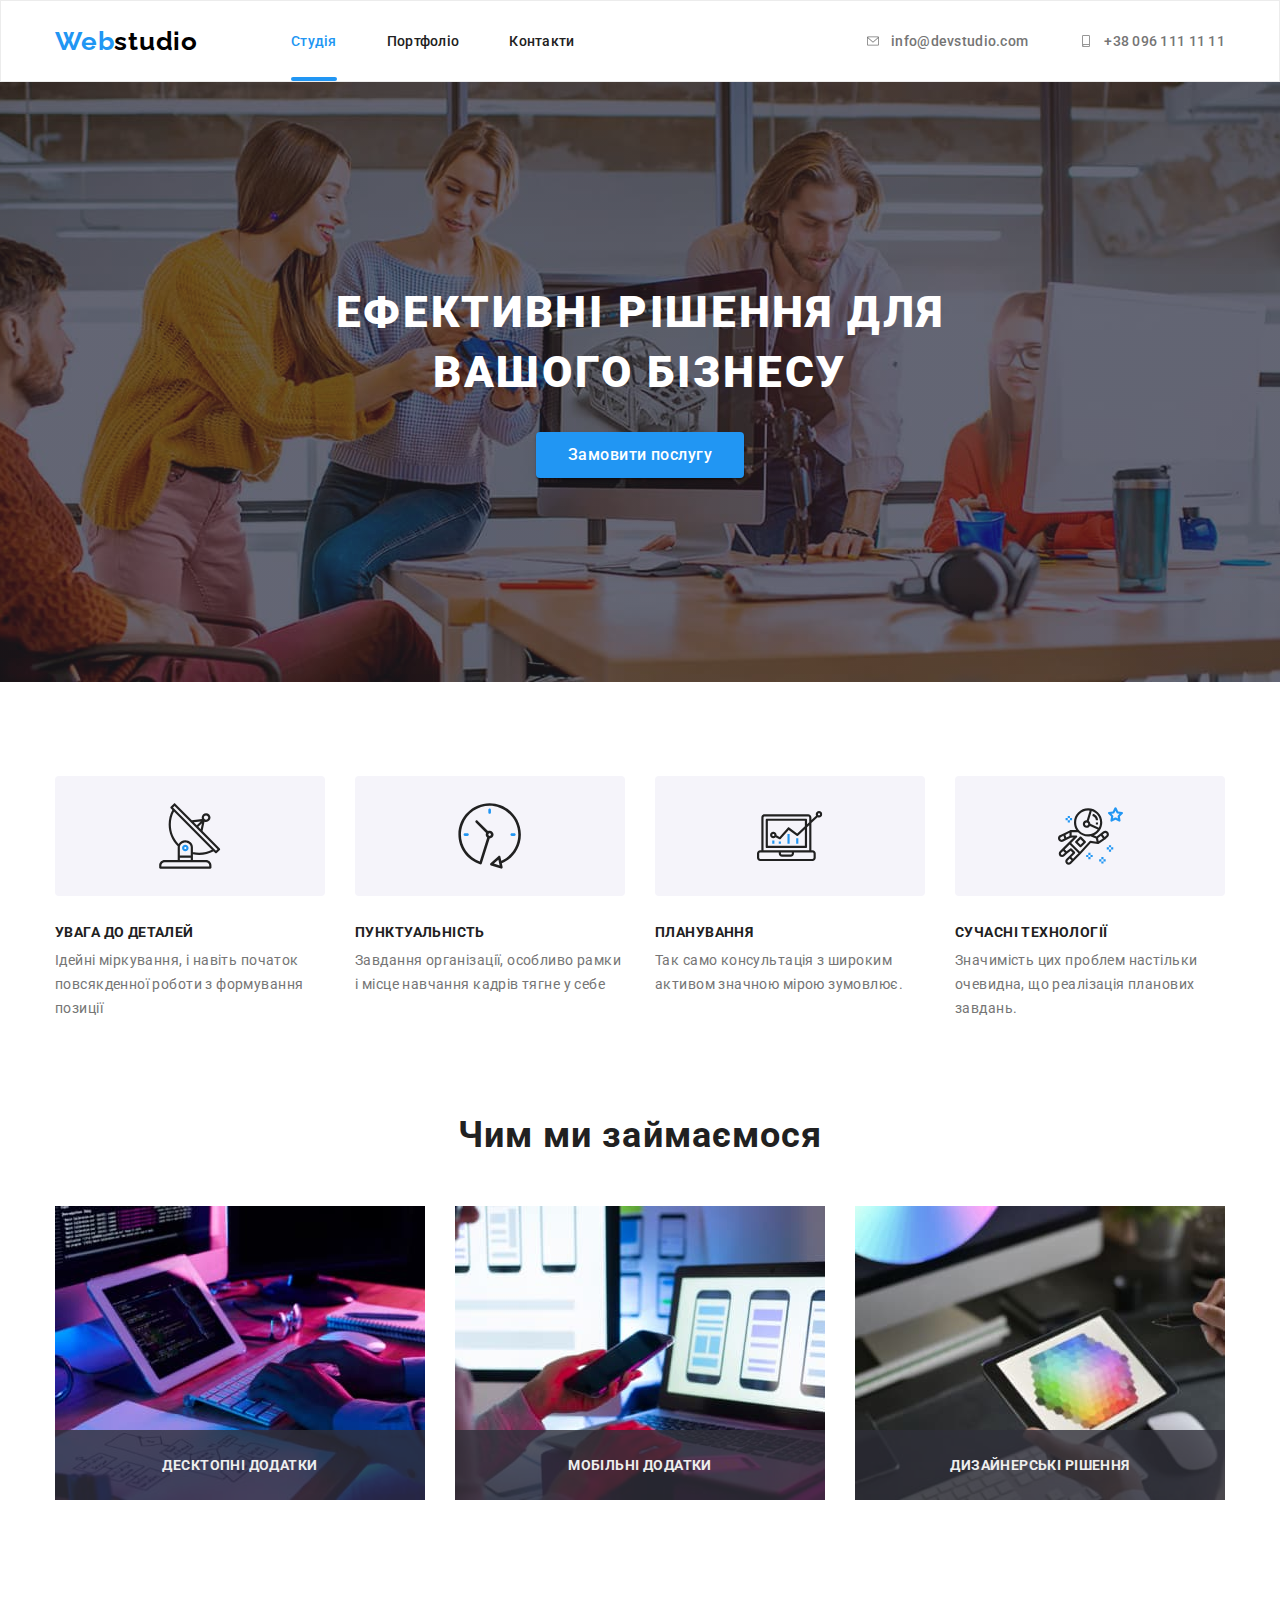
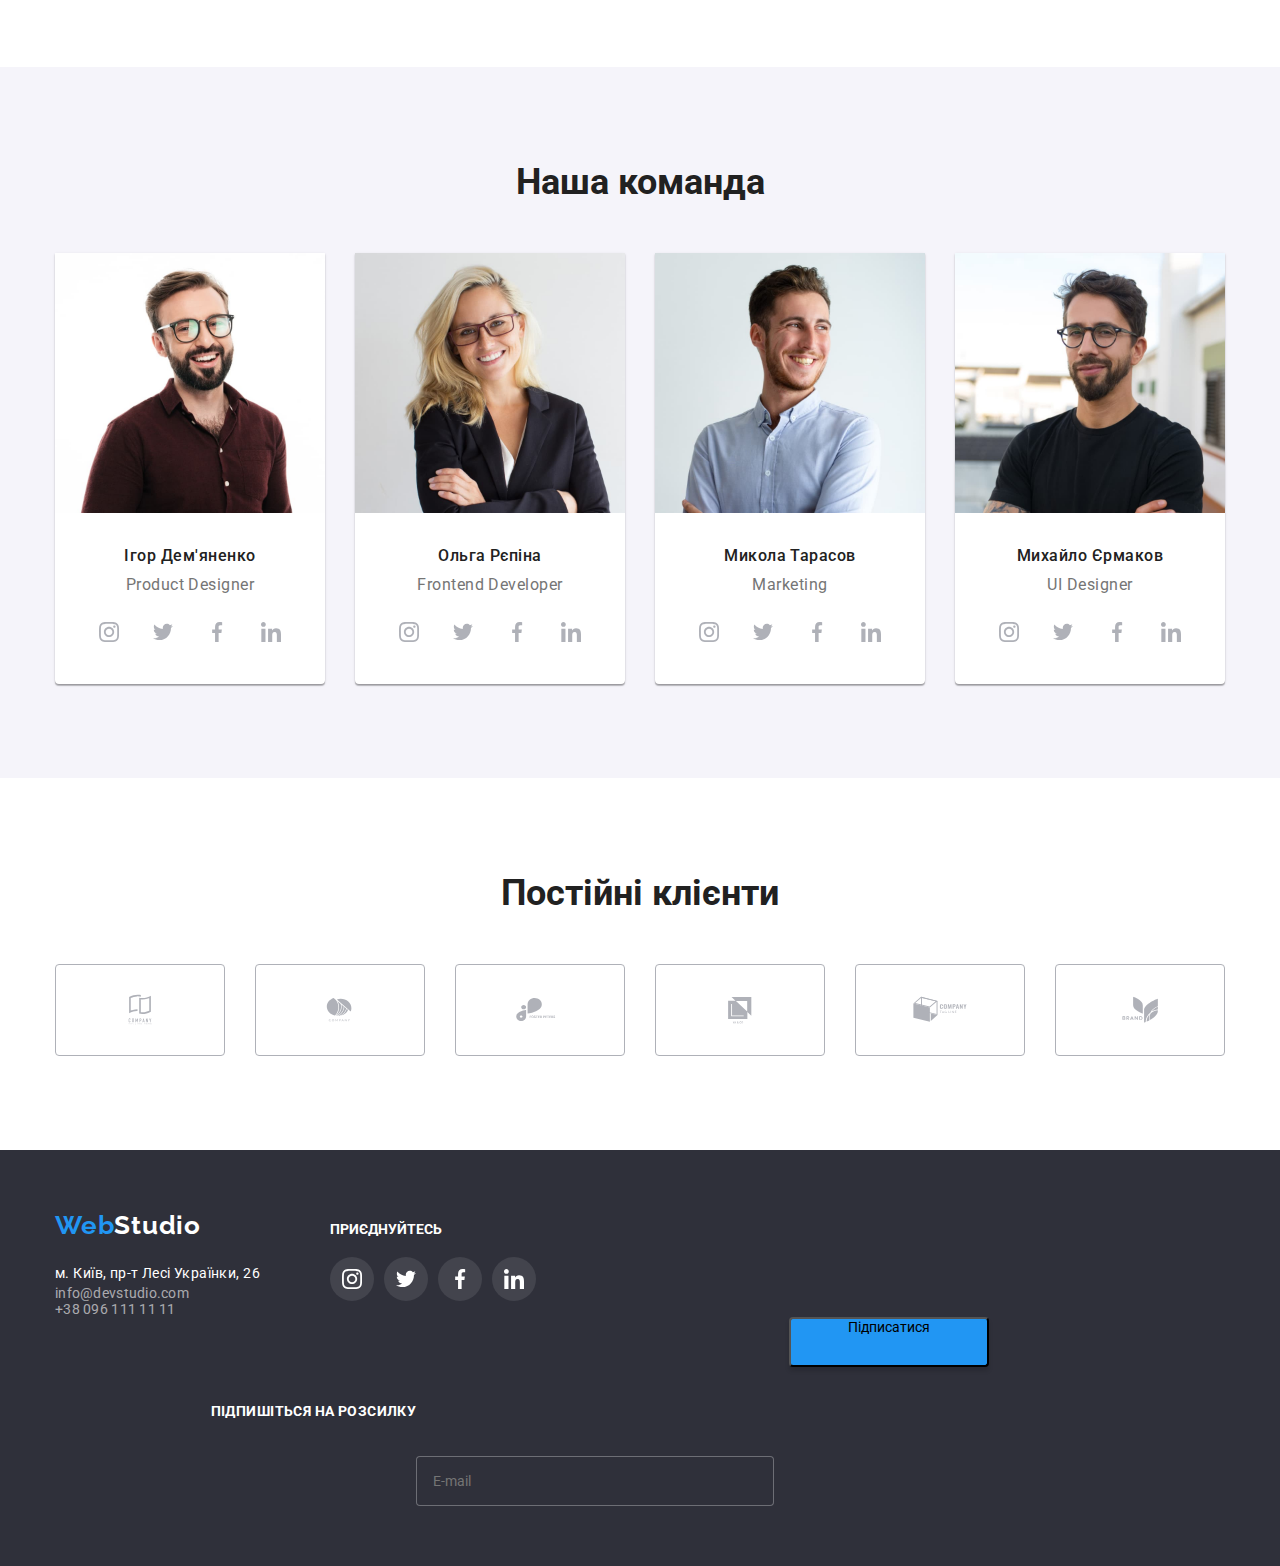
==== commit cba3aa93: "6" ====
--- a/index.html
+++ b/index.html
@@ -618,14 +618,23 @@
 <div class="footer-mail-wind container">
    <p class="modal-footer-text">Підпишіться на розсилку</p>
    <form>
-     <div class="modal-field-footer">
-       <label for="user-mail-footer"></label>
-       <div class="input-wrap-footer">
+   
+       <label for="user-mail-footer">
         <input type="mail-footer" class="modal-input-footer" name="user-mail-footer" id="user-mail-footer" placeholder="E-mail">
-       
-       </div>
-     </div>
-     <button type="submit" class="button-mail-footer">Підписатися</button>
+       </label>
+       <button type="submit" class="button-mail-footer">
+        <div>
+          <p>Підписатися</p>
+          <svg>
+            <use></use>
+          </svg>
+        </div>
+       </button>
+        
+       
+      
+    
+   
    </form>
   
    
--- a/css/styles.css
+++ b/css/styles.css
@@ -719,7 +719,7 @@
  margin-right: 0;
   
 }
-.footer-list {
+.footer-list-icon {
   display: flex;
   flex-direction: column;
   gap: 9px;
@@ -796,10 +796,8 @@
 line-height:calc( 16 /14 );
 text-transform: uppercase;
 color: var(--color-logo-footer);
-display: block;
-margin-bottom: 20px;
-justify-content: center;
-align-items: center;
+text-transform: uppercase;
+
 }
 
 .modal-input-footer {
@@ -810,14 +808,25 @@
   background-color:  #2F303A;
   resize: none;
   padding: 15px 16px;
-  
+
 }
 
 .footer-mail-wind {
 margin-right: 93px;
 justify-content: center;
 align-items: center;
-
+display: flex;
+}
+.button-mail-footer {
+  width: 200px;
+height: 50px;
+background-color: var(--second-btn-color);
+box-shadow: 0px 4px 4px rgba(0, 0, 0, 0.15);
+border-radius: 4px;
+margin-left: 12px;
+top: 5px;
+align-items: center;
+justify-content: center;
 }
   
 
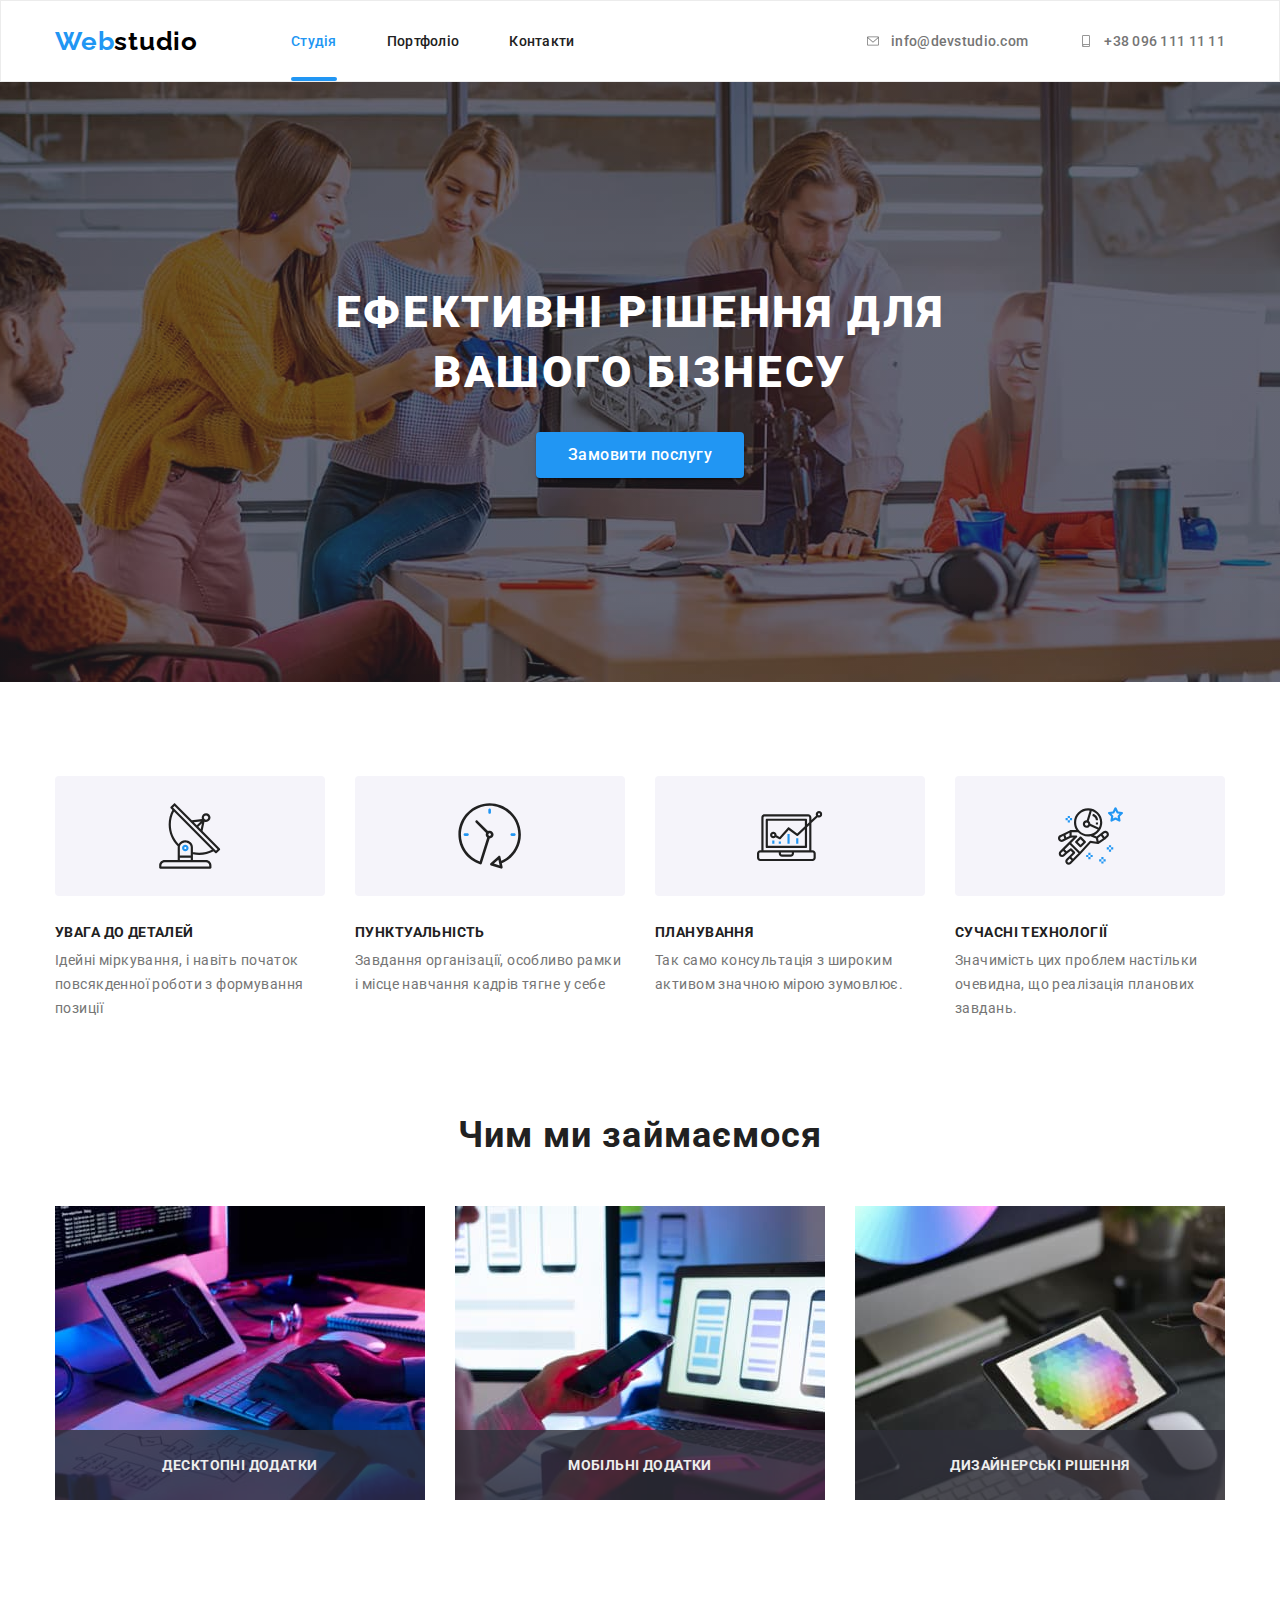
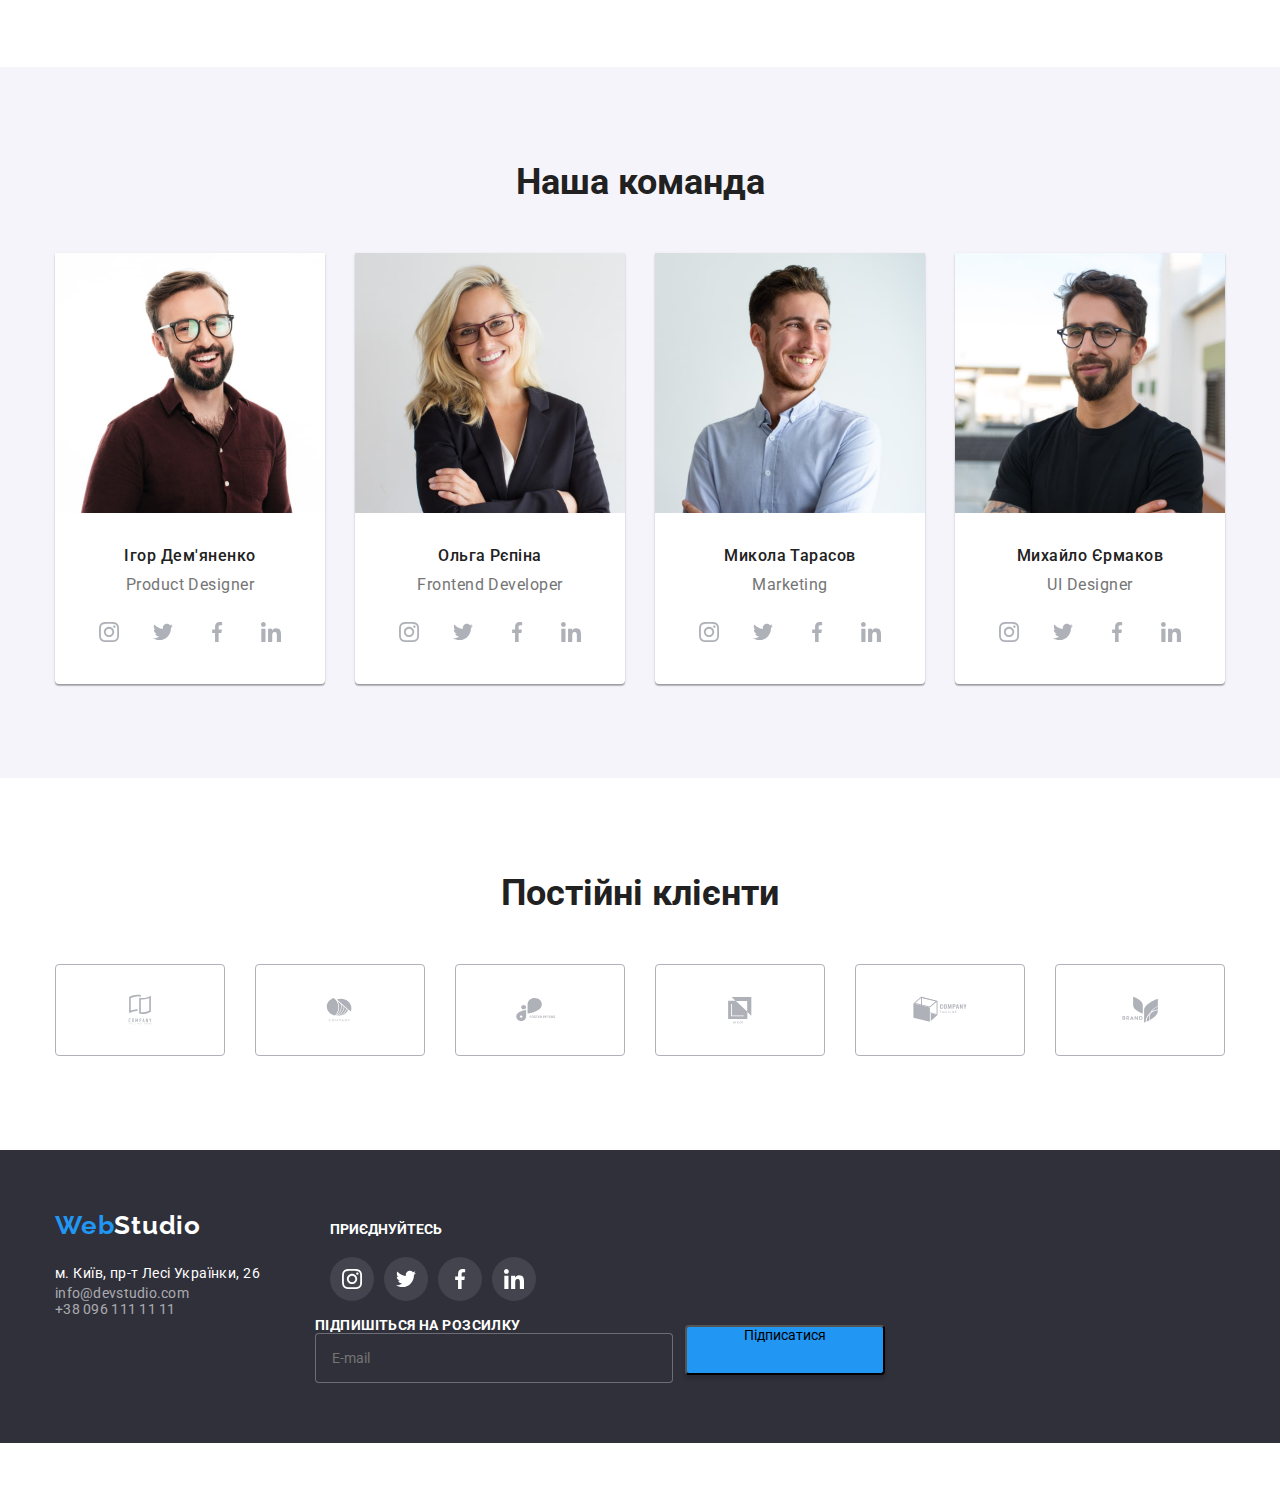
==== commit 5c93e3ed: "3" ====
--- a/index.html
+++ b/index.html
@@ -616,12 +616,15 @@
    </div>
 
 <div class="footer-mail-wind container">
-   <p class="modal-footer-text">Підпишіться на розсилку</p>
+  <div>
+    <p class="modal-footer-text">Підпишіться на розсилку</p>
+   
    <form>
+    <label for="user-mail-footer">
+     <input type="mail-footer" class="modal-input-footer" name="user-mail-footer" id="user-mail-footer" placeholder="E-mail">
+    </label>
+  </div>
    
-       <label for="user-mail-footer">
-        <input type="mail-footer" class="modal-input-footer" name="user-mail-footer" id="user-mail-footer" placeholder="E-mail">
-       </label>
        <button type="submit" class="button-mail-footer">
         <div>
           <p>Підписатися</p>
@@ -631,14 +634,14 @@
         </div>
        </button>
         
-       
+      </form>
       
     
+      </div>
    
-   </form>
   
    
-  </div>
+  
     </footer>
      <!--<div class="backdrop is-hidden" data-modal>-->
     <div class="backdrop is-hidden" data-modal> 
